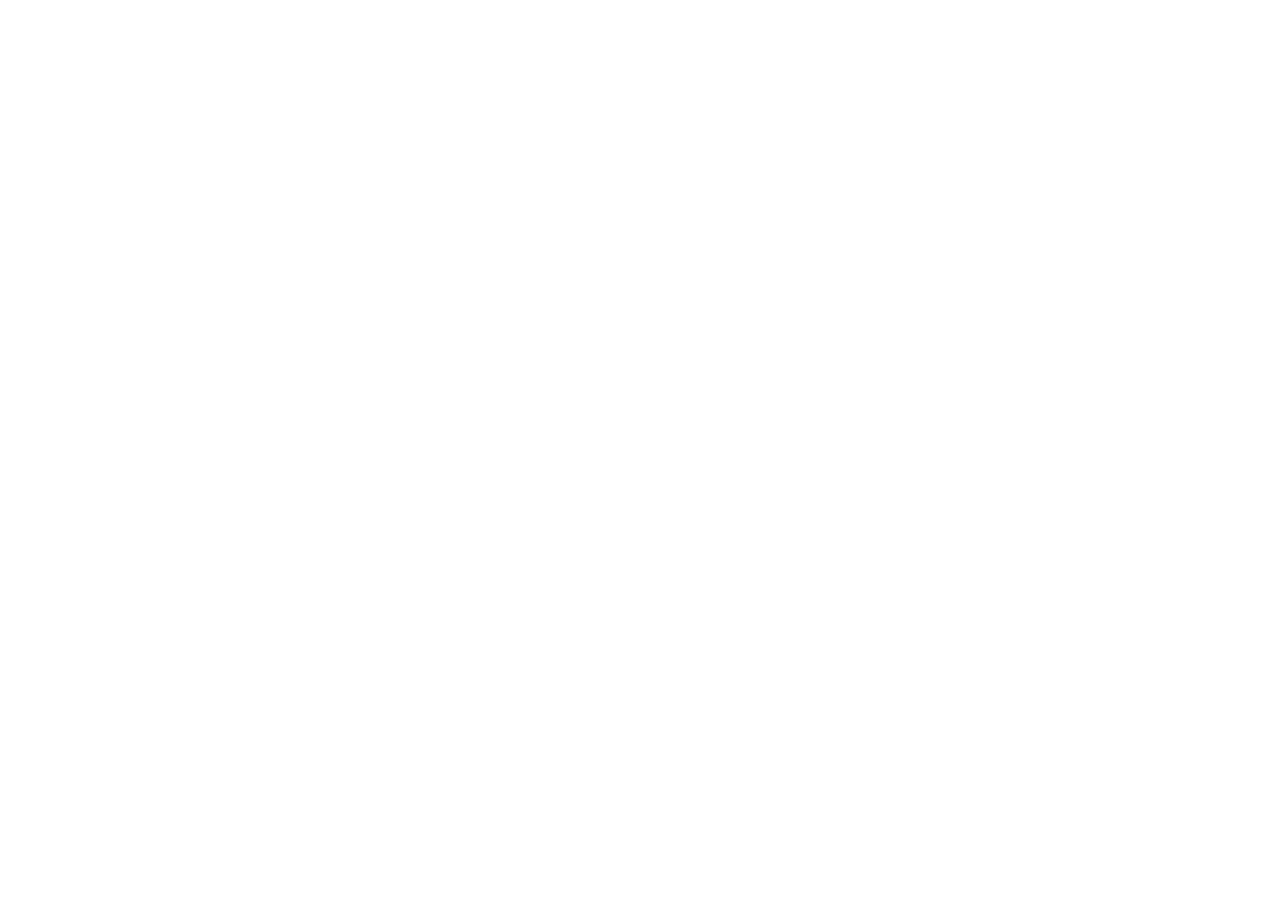
==== index.html @ 2610dd1a "init project" ====
<!DOCTYPE html>
<html lang="en">

<head>
    <meta charset="UTF-8">
    <meta http-equiv="X-UA-Compatible" content="IE=edge">
    <meta name="viewport" content="width=device-width, initial-scale=1.0">
    <title>Document</title>
</head>

<body>

</body>

</html>
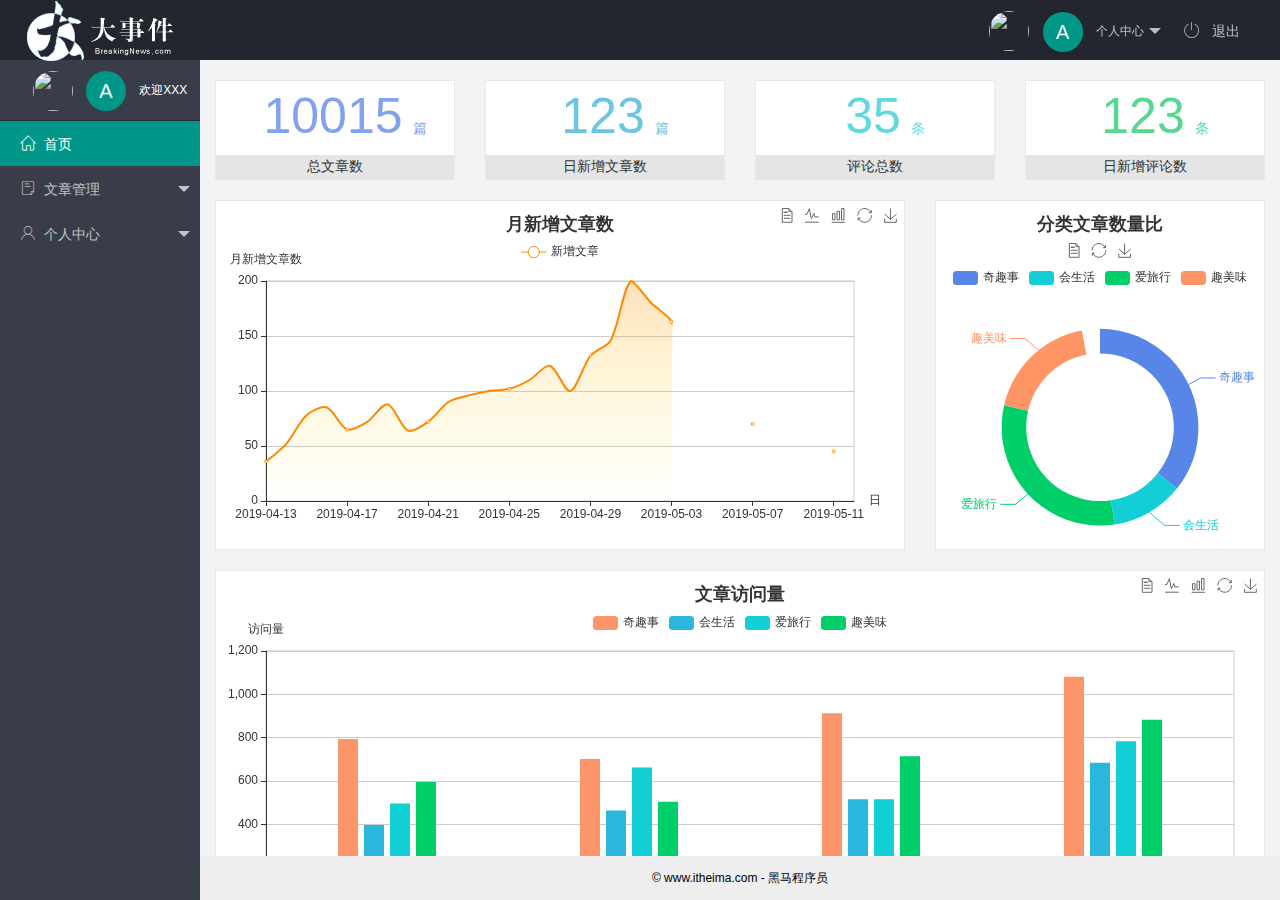
==== commit 673876d4: "完成了主页功能的开发" ====
--- a/index.html
+++ b/index.html
@@ -5,11 +5,103 @@
     <meta charset="UTF-8">
     <meta http-equiv="X-UA-Compatible" content="IE=edge">
     <meta name="viewport" content="width=device-width, initial-scale=1.0">
-    <title>Document</title>
+    <title>后台主页</title>
+    <!-- 导入layui的样式 -->
+    <link rel="stylesheet" href="/assets/lib/layui/css/layui.css" />
+    <!-- 导入第三方图标库 -->
+    <link rel="stylesheet" href="/assets/fonts/iconfont.css" />
+    <!-- 导入自己的样式表 -->
+    <link rel="stylesheet" href="/assets/css/index.css" />
 </head>
 
 <body>
+    <div class="layui-layout layui-layout-admin">
+        <div class="layui-header">
+            <div class="layui-logo">
+                <img src="/assets/images/logo.png" alt="" />
+            </div>
+            <!-- 头部区域（可配合layui已有的水平导航） -->
+            <ul class="layui-nav layui-layout-right">
+                <li class="layui-nav-item layui-hide layui-show-md-inline-block">
+                    <a href="javascript:;" class="userinfo">
+                        <img src="//tva1.sinaimg.cn/crop.0.0.118.118.180/5db11ff4gw1e77d3nqrv8j203b03cweg.jpg"
+                            class="layui-nav-img">
+                        <span class="text-avatar">A</span>
+                        个人中心
+                    </a>
+                    <dl class="layui-nav-child">
+                        <dd><a href="">基本资料</a></dd>
+                        <dd><a href="">更换头像</a></dd>
+                        <dd><a href="">重置密码</a></dd>
+                    </dl>
+                </li>
+                <li class="layui-nav-item">
+                    <a href="javascript:;" id="btnLogout">
+                        <span class="iconfont icon-tuichu"></span>
+                        退出
+                    </a>
+                </li>
+            </ul>
+        </div>
 
+        <div class="layui-side layui-bg-black">
+            <div class="layui-side-scroll">
+                <div class="userinfo">
+                    <img src="//tva1.sinaimg.cn/crop.0.0.118.118.180/5db11ff4gw1e77d3nqrv8j203b03cweg.jpg"
+                        class="layui-nav-img">
+                    <span class="text-avatar">A</span>
+                    <span id="welcome">欢迎XXX</span>
+                </div>
+                <!-- 左侧导航区域（可配合layui已有的垂直导航） -->
+                <ul class="layui-nav layui-nav-tree" lay-shrink="all">
+                    <li class="layui-nav-item layui-this">
+                        <a href="/home/dashboard.html" target="fm">
+                            <span class="iconfont icon-home"></span>首页
+                        </a>
+                    </li>
+                    <li class="layui-nav-item">
+                        <a class="" href="javascript:;">
+                            <span class="iconfont icon-16"></span>文章管理
+                        </a>
+                        <dl class="layui-nav-child">
+                            <dd><a href="javascript:;"><i class="layui-icon layui-icon-app"></i>文章类别</a></dd>
+                            <dd><a href="javascript:;"><i class="layui-icon layui-icon-app"></i>文章列表</a></dd>
+                            <dd><a href="javascript:;"><i class="layui-icon layui-icon-app"></i>发布文章</a></dd>
+                        </dl>
+                    </li>
+                    <li class="layui-nav-item">
+                        <a href="javascript:;">
+                            <span class="iconfont icon-user"></span>个人中心
+                        </a>
+                        <dl class="layui-nav-child">
+                            <dd><a href="javascript:;"><i class="layui-icon layui-icon-app"></i>基本资料</a></dd>
+                            <dd><a href="javascript:;"><i class="layui-icon layui-icon-app"></i>更换头像</a></dd>
+                            <dd><a href="javascript:;"><i class="layui-icon layui-icon-app"></i>更换密码</a></dd>
+                        </dl>
+                    </li>
+                </ul>
+            </div>
+        </div>
+
+        <div class="layui-body">
+            <!-- 内容主体区域 -->
+            <iframe name="fm" src="/home/dashboard.html" frameborder="0"></iframe>
+        </div>
+
+        <div class="layui-footer">
+            <!-- 底部固定区域 -->
+            © www.itheima.com - 黑马程序员
+        </div>
+    </div>
+
+    <!-- 导入layui的js文件 -->
+    <script src="/assets/lib/layui/layui.all.js"></script>
+    <!-- 导入jQuery -->
+    <script src="/assets/lib/jquery.js"></script>
+    <!-- 导入自己封装的baseAPI文件 -->
+    <script src="/assets/js/baseAPI.js"></script>
+    <!-- 导入自己的js文件 -->
+    <script src="/assets/js/index.js"></script>
 </body>
 
 </html>--- a/assets/lib/layui/css/layui.css
+++ b/assets/lib/layui/css/layui.css
@@ -0,0 +1,2 @@
+/** layui-v2.5.5 MIT License By https://www.layui.com */
+ .layui-inline,img{display:inline-block;vertical-align:middle}h1,h2,h3,h4,h5,h6{font-weight:400}.layui-edge,.layui-header,.layui-inline,.layui-main{position:relative}.layui-body,.layui-edge,.layui-elip{overflow:hidden}.layui-btn,.layui-edge,.layui-inline,img{vertical-align:middle}.layui-btn,.layui-disabled,.layui-icon,.layui-unselect{-moz-user-select:none;-webkit-user-select:none;-ms-user-select:none}.layui-elip,.layui-form-checkbox span,.layui-form-pane .layui-form-label{text-overflow:ellipsis;white-space:nowrap}.layui-breadcrumb,.layui-tree-btnGroup{visibility:hidden}blockquote,body,button,dd,div,dl,dt,form,h1,h2,h3,h4,h5,h6,input,li,ol,p,pre,td,textarea,th,ul{margin:0;padding:0;-webkit-tap-highlight-color:rgba(0,0,0,0)}a:active,a:hover{outline:0}img{border:none}li{list-style:none}table{border-collapse:collapse;border-spacing:0}h4,h5,h6{font-size:100%}button,input,optgroup,option,select,textarea{font-family:inherit;font-size:inherit;font-style:inherit;font-weight:inherit;outline:0}pre{white-space:pre-wrap;white-space:-moz-pre-wrap;white-space:-pre-wrap;white-space:-o-pre-wrap;word-wrap:break-word}body{line-height:24px;font:14px Helvetica Neue,Helvetica,PingFang SC,Tahoma,Arial,sans-serif}hr{height:1px;margin:10px 0;border:0;clear:both}a{color:#333;text-decoration:none}a:hover{color:#777}a cite{font-style:normal;*cursor:pointer}.layui-border-box,.layui-border-box *{box-sizing:border-box}.layui-box,.layui-box *{box-sizing:content-box}.layui-clear{clear:both;*zoom:1}.layui-clear:after{content:'\20';clear:both;*zoom:1;display:block;height:0}.layui-inline{*display:inline;*zoom:1}.layui-edge{display:inline-block;width:0;height:0;border-width:6px;border-style:dashed;border-color:transparent}.layui-edge-top{top:-4px;border-bottom-color:#999;border-bottom-style:solid}.layui-edge-right{border-left-color:#999;border-left-style:solid}.layui-edge-bottom{top:2px;border-top-color:#999;border-top-style:solid}.layui-edge-left{border-right-color:#999;border-right-style:solid}.layui-disabled,.layui-disabled:hover{color:#d2d2d2!important;cursor:not-allowed!important}.layui-circle{border-radius:100%}.layui-show{display:block!important}.layui-hide{display:none!important}@font-face{font-family:layui-icon;src:url(../font/iconfont.eot?v=250);src:url(../font/iconfont.eot?v=250#iefix) format('embedded-opentype'),url(../font/iconfont.woff2?v=250) format('woff2'),url(../font/iconfont.woff?v=250) format('woff'),url(../font/iconfont.ttf?v=250) format('truetype'),url(../font/iconfont.svg?v=250#layui-icon) format('svg')}.layui-icon{font-family:layui-icon!important;font-size:16px;font-style:normal;-webkit-font-smoothing:antialiased;-moz-osx-font-smoothing:grayscale}.layui-icon-reply-fill:before{content:"\e611"}.layui-icon-set-fill:before{content:"\e614"}.layui-icon-menu-fill:before{content:"\e60f"}.layui-icon-search:before{content:"\e615"}.layui-icon-share:before{content:"\e641"}.layui-icon-set-sm:before{content:"\e620"}.layui-icon-engine:before{content:"\e628"}.layui-icon-close:before{content:"\1006"}.layui-icon-close-fill:before{content:"\1007"}.layui-icon-chart-screen:before{content:"\e629"}.layui-icon-star:before{content:"\e600"}.layui-icon-circle-dot:before{content:"\e617"}.layui-icon-chat:before{content:"\e606"}.layui-icon-release:before{content:"\e609"}.layui-icon-list:before{content:"\e60a"}.layui-icon-chart:before{content:"\e62c"}.layui-icon-ok-circle:before{content:"\1005"}.layui-icon-layim-theme:before{content:"\e61b"}.layui-icon-table:before{content:"\e62d"}.layui-icon-right:before{content:"\e602"}.layui-icon-left:before{content:"\e603"}.layui-icon-cart-simple:before{content:"\e698"}.layui-icon-face-cry:before{content:"\e69c"}.layui-icon-face-smile:before{content:"\e6af"}.layui-icon-survey:before{content:"\e6b2"}.layui-icon-tree:before{content:"\e62e"}.layui-icon-upload-circle:before{content:"\e62f"}.layui-icon-add-circle:before{content:"\e61f"}.layui-icon-download-circle:before{content:"\e601"}.layui-icon-templeate-1:before{content:"\e630"}.layui-icon-util:before{content:"\e631"}.layui-icon-face-surprised:before{content:"\e664"}.layui-icon-edit:before{content:"\e642"}.layui-icon-speaker:before{content:"\e645"}.layui-icon-down:before{content:"\e61a"}.layui-icon-file:before{content:"\e621"}.layui-icon-layouts:before{content:"\e632"}.layui-icon-rate-half:before{content:"\e6c9"}.layui-icon-add-circle-fine:before{content:"\e608"}.layui-icon-prev-circle:before{content:"\e633"}.layui-icon-read:before{content:"\e705"}.layui-icon-404:before{content:"\e61c"}.layui-icon-carousel:before{content:"\e634"}.layui-icon-help:before{content:"\e607"}.layui-icon-code-circle:before{content:"\e635"}.layui-icon-water:before{content:"\e636"}.layui-icon-username:before{content:"\e66f"}.layui-icon-find-fill:before{content:"\e670"}.layui-icon-about:before{content:"\e60b"}.layui-icon-location:before{content:"\e715"}.layui-icon-up:before{content:"\e619"}.layui-icon-pause:before{content:"\e651"}.layui-icon-date:before{content:"\e637"}.layui-icon-layim-uploadfile:before{content:"\e61d"}.layui-icon-delete:before{content:"\e640"}.layui-icon-play:before{content:"\e652"}.layui-icon-top:before{content:"\e604"}.layui-icon-friends:before{content:"\e612"}.layui-icon-refresh-3:before{content:"\e9aa"}.layui-icon-ok:before{content:"\e605"}.layui-icon-layer:before{content:"\e638"}.layui-icon-face-smile-fine:before{content:"\e60c"}.layui-icon-dollar:before{content:"\e659"}.layui-icon-group:before{content:"\e613"}.layui-icon-layim-download:before{content:"\e61e"}.layui-icon-picture-fine:before{content:"\e60d"}.layui-icon-link:before{content:"\e64c"}.layui-icon-diamond:before{content:"\e735"}.layui-icon-log:before{content:"\e60e"}.layui-icon-rate-solid:before{content:"\e67a"}.layui-icon-fonts-del:before{content:"\e64f"}.layui-icon-unlink:before{content:"\e64d"}.layui-icon-fonts-clear:before{content:"\e639"}.layui-icon-triangle-r:before{content:"\e623"}.layui-icon-circle:before{content:"\e63f"}.layui-icon-radio:before{content:"\e643"}.layui-icon-align-center:before{content:"\e647"}.layui-icon-align-right:before{content:"\e648"}.layui-icon-align-left:before{content:"\e649"}.layui-icon-loading-1:before{content:"\e63e"}.layui-icon-return:before{content:"\e65c"}.layui-icon-fonts-strong:before{content:"\e62b"}.layui-icon-upload:before{content:"\e67c"}.layui-icon-dialogue:before{content:"\e63a"}.layui-icon-video:before{content:"\e6ed"}.layui-icon-headset:before{content:"\e6fc"}.layui-icon-cellphone-fine:before{content:"\e63b"}.layui-icon-add-1:before{content:"\e654"}.layui-icon-face-smile-b:before{content:"\e650"}.layui-icon-fonts-html:before{content:"\e64b"}.layui-icon-form:before{content:"\e63c"}.layui-icon-cart:before{content:"\e657"}.layui-icon-camera-fill:before{content:"\e65d"}.layui-icon-tabs:before{content:"\e62a"}.layui-icon-fonts-code:before{content:"\e64e"}.layui-icon-fire:before{content:"\e756"}.layui-icon-set:before{content:"\e716"}.layui-icon-fonts-u:before{content:"\e646"}.layui-icon-triangle-d:before{content:"\e625"}.layui-icon-tips:before{content:"\e702"}.layui-icon-picture:before{content:"\e64a"}.layui-icon-more-vertical:before{content:"\e671"}.layui-icon-flag:before{content:"\e66c"}.layui-icon-loading:before{content:"\e63d"}.layui-icon-fonts-i:before{content:"\e644"}.layui-icon-refresh-1:before{content:"\e666"}.layui-icon-rmb:before{content:"\e65e"}.layui-icon-home:before{content:"\e68e"}.layui-icon-user:before{content:"\e770"}.layui-icon-notice:before{content:"\e667"}.layui-icon-login-weibo:before{content:"\e675"}.layui-icon-voice:before{content:"\e688"}.layui-icon-upload-drag:before{content:"\e681"}.layui-icon-login-qq:before{content:"\e676"}.layui-icon-snowflake:before{content:"\e6b1"}.layui-icon-file-b:before{content:"\e655"}.layui-icon-template:before{content:"\e663"}.layui-icon-auz:before{content:"\e672"}.layui-icon-console:before{content:"\e665"}.layui-icon-app:before{content:"\e653"}.layui-icon-prev:before{content:"\e65a"}.layui-icon-website:before{content:"\e7ae"}.layui-icon-next:before{content:"\e65b"}.layui-icon-component:before{content:"\e857"}.layui-icon-more:before{content:"\e65f"}.layui-icon-login-wechat:before{content:"\e677"}.layui-icon-shrink-right:before{content:"\e668"}.layui-icon-spread-left:before{content:"\e66b"}.layui-icon-camera:before{content:"\e660"}.layui-icon-note:before{content:"\e66e"}.layui-icon-refresh:before{content:"\e669"}.layui-icon-female:before{content:"\e661"}.layui-icon-male:before{content:"\e662"}.layui-icon-password:before{content:"\e673"}.layui-icon-senior:before{content:"\e674"}.layui-icon-theme:before{content:"\e66a"}.layui-icon-tread:before{content:"\e6c5"}.layui-icon-praise:before{content:"\e6c6"}.layui-icon-star-fill:before{content:"\e658"}.layui-icon-rate:before{content:"\e67b"}.layui-icon-template-1:before{content:"\e656"}.layui-icon-vercode:before{content:"\e679"}.layui-icon-cellphone:before{content:"\e678"}.layui-icon-screen-full:before{content:"\e622"}.layui-icon-screen-restore:before{content:"\e758"}.layui-icon-cols:before{content:"\e610"}.layui-icon-export:before{content:"\e67d"}.layui-icon-print:before{content:"\e66d"}.layui-icon-slider:before{content:"\e714"}.layui-icon-addition:before{content:"\e624"}.layui-icon-subtraction:before{content:"\e67e"}.layui-icon-service:before{content:"\e626"}.layui-icon-transfer:before{content:"\e691"}.layui-main{width:1140px;margin:0 auto}.layui-header{z-index:1000;height:60px}.layui-header a:hover{transition:all .5s;-webkit-transition:all .5s}.layui-side{position:fixed;left:0;top:0;bottom:0;z-index:999;width:200px;overflow-x:hidden}.layui-side-scroll{position:relative;width:220px;height:100%;overflow-x:hidden}.layui-body{position:absolute;left:200px;right:0;top:0;bottom:0;z-index:998;width:auto;overflow-y:auto;box-sizing:border-box}.layui-layout-body{overflow:hidden}.layui-layout-admin .layui-header{background-color:#23262E}.layui-layout-admin .layui-side{top:60px;width:200px;overflow-x:hidden}.layui-layout-admin .layui-body{position:fixed;top:60px;bottom:44px}.layui-layout-admin .layui-main{width:auto;margin:0 15px}.layui-layout-admin .layui-footer{position:fixed;left:200px;right:0;bottom:0;height:44px;line-height:44px;padding:0 15px;background-color:#eee}.layui-layout-admin .layui-logo{position:absolute;left:0;top:0;width:200px;height:100%;line-height:60px;text-align:center;color:#009688;font-size:16px}.layui-layout-admin .layui-header .layui-nav{background:0 0}.layui-layout-left{position:absolute!important;left:200px;top:0}.layui-layout-right{position:absolute!important;right:0;top:0}.layui-container{position:relative;margin:0 auto;padding:0 15px;box-sizing:border-box}.layui-fluid{position:relative;margin:0 auto;padding:0 15px}.layui-row:after,.layui-row:before{content:'';display:block;clear:both}.layui-col-lg1,.layui-col-lg10,.layui-col-lg11,.layui-col-lg12,.layui-col-lg2,.layui-col-lg3,.layui-col-lg4,.layui-col-lg5,.layui-col-lg6,.layui-col-lg7,.layui-col-lg8,.layui-col-lg9,.layui-col-md1,.layui-col-md10,.layui-col-md11,.layui-col-md12,.layui-col-md2,.layui-col-md3,.layui-col-md4,.layui-col-md5,.layui-col-md6,.layui-col-md7,.layui-col-md8,.layui-col-md9,.layui-col-sm1,.layui-col-sm10,.layui-col-sm11,.layui-col-sm12,.layui-col-sm2,.layui-col-sm3,.layui-col-sm4,.layui-col-sm5,.layui-col-sm6,.layui-col-sm7,.layui-col-sm8,.layui-col-sm9,.layui-col-xs1,.layui-col-xs10,.layui-col-xs11,.layui-col-xs12,.layui-col-xs2,.layui-col-xs3,.layui-col-xs4,.layui-col-xs5,.layui-col-xs6,.layui-col-xs7,.layui-col-xs8,.layui-col-xs9{position:relative;display:block;box-sizing:border-box}.layui-col-xs1,.layui-col-xs10,.layui-col-xs11,.layui-col-xs12,.layui-col-xs2,.layui-col-xs3,.layui-col-xs4,.layui-col-xs5,.layui-col-xs6,.layui-col-xs7,.layui-col-xs8,.layui-col-xs9{float:left}.layui-col-xs1{width:8.33333333%}.layui-col-xs2{width:16.66666667%}.layui-col-xs3{width:25%}.layui-col-xs4{width:33.33333333%}.layui-col-xs5{width:41.66666667%}.layui-col-xs6{width:50%}.layui-col-xs7{width:58.33333333%}.layui-col-xs8{width:66.66666667%}.layui-col-xs9{width:75%}.layui-col-xs10{width:83.33333333%}.layui-col-xs11{width:91.66666667%}.layui-col-xs12{width:100%}.layui-col-xs-offset1{margin-left:8.33333333%}.layui-col-xs-offset2{margin-left:16.66666667%}.layui-col-xs-offset3{margin-left:25%}.layui-col-xs-offset4{margin-left:33.33333333%}.layui-col-xs-offset5{margin-left:41.66666667%}.layui-col-xs-offset6{margin-left:50%}.layui-col-xs-offset7{margin-left:58.33333333%}.layui-col-xs-offset8{margin-left:66.66666667%}.layui-col-xs-offset9{margin-left:75%}.layui-col-xs-offset10{margin-left:83.33333333%}.layui-col-xs-offset11{margin-left:91.66666667%}.layui-col-xs-offset12{margin-left:100%}@media screen and (max-width:768px){.layui-hide-xs{display:none!important}.layui-show-xs-block{display:block!important}.layui-show-xs-inline{display:inline!important}.layui-show-xs-inline-block{display:inline-block!important}}@media screen and (min-width:768px){.layui-container{width:750px}.layui-hide-sm{display:none!important}.layui-show-sm-block{display:block!important}.layui-show-sm-inline{display:inline!important}.layui-show-sm-inline-block{display:inline-block!important}.layui-col-sm1,.layui-col-sm10,.layui-col-sm11,.layui-col-sm12,.layui-col-sm2,.layui-col-sm3,.layui-col-sm4,.layui-col-sm5,.layui-col-sm6,.layui-col-sm7,.layui-col-sm8,.layui-col-sm9{float:left}.layui-col-sm1{width:8.33333333%}.layui-col-sm2{width:16.66666667%}.layui-col-sm3{width:25%}.layui-col-sm4{width:33.33333333%}.layui-col-sm5{width:41.66666667%}.layui-col-sm6{width:50%}.layui-col-sm7{width:58.33333333%}.layui-col-sm8{width:66.66666667%}.layui-col-sm9{width:75%}.layui-col-sm10{width:83.33333333%}.layui-col-sm11{width:91.66666667%}.layui-col-sm12{width:100%}.layui-col-sm-offset1{margin-left:8.33333333%}.layui-col-sm-offset2{margin-left:16.66666667%}.layui-col-sm-offset3{margin-left:25%}.layui-col-sm-offset4{margin-left:33.33333333%}.layui-col-sm-offset5{margin-left:41.66666667%}.layui-col-sm-offset6{margin-left:50%}.layui-col-sm-offset7{margin-left:58.33333333%}.layui-col-sm-offset8{margin-left:66.66666667%}.layui-col-sm-offset9{margin-left:75%}.layui-col-sm-offset10{margin-left:83.33333333%}.layui-col-sm-offset11{margin-left:91.66666667%}.layui-col-sm-offset12{margin-left:100%}}@media screen and (min-width:992px){.layui-container{width:970px}.layui-hide-md{display:none!important}.layui-show-md-block{display:block!important}.layui-show-md-inline{display:inline!important}.layui-show-md-inline-block{display:inline-block!important}.layui-col-md1,.layui-col-md10,.layui-col-md11,.layui-col-md12,.layui-col-md2,.layui-col-md3,.layui-col-md4,.layui-col-md5,.layui-col-md6,.layui-col-md7,.layui-col-md8,.layui-col-md9{float:left}.layui-col-md1{width:8.33333333%}.layui-col-md2{width:16.66666667%}.layui-col-md3{width:25%}.layui-col-md4{width:33.33333333%}.layui-col-md5{width:41.66666667%}.layui-col-md6{width:50%}.layui-col-md7{width:58.33333333%}.layui-col-md8{width:66.66666667%}.layui-col-md9{width:75%}.layui-col-md10{width:83.33333333%}.layui-col-md11{width:91.66666667%}.layui-col-md12{width:100%}.layui-col-md-offset1{margin-left:8.33333333%}.layui-col-md-offset2{margin-left:16.66666667%}.layui-col-md-offset3{margin-left:25%}.layui-col-md-offset4{margin-left:33.33333333%}.layui-col-md-offset5{margin-left:41.66666667%}.layui-col-md-offset6{margin-left:50%}.layui-col-md-offset7{margin-left:58.33333333%}.layui-col-md-offset8{margin-left:66.66666667%}.layui-col-md-offset9{margin-left:75%}.layui-col-md-offset10{margin-left:83.33333333%}.layui-col-md-offset11{margin-left:91.66666667%}.layui-col-md-offset12{margin-left:100%}}@media screen and (min-width:1200px){.layui-container{width:1170px}.layui-hide-lg{display:none!important}.layui-show-lg-block{display:block!important}.layui-show-lg-inline{display:inline!important}.layui-show-lg-inline-block{display:inline-block!important}.layui-col-lg1,.layui-col-lg10,.layui-col-lg11,.layui-col-lg12,.layui-col-lg2,.layui-col-lg3,.layui-col-lg4,.layui-col-lg5,.layui-col-lg6,.layui-col-lg7,.layui-col-lg8,.layui-col-lg9{float:left}.layui-col-lg1{width:8.33333333%}.layui-col-lg2{width:16.66666667%}.layui-col-lg3{width:25%}.layui-col-lg4{width:33.33333333%}.layui-col-lg5{width:41.66666667%}.layui-col-lg6{width:50%}.layui-col-lg7{width:58.33333333%}.layui-col-lg8{width:66.66666667%}.layui-col-lg9{width:75%}.layui-col-lg10{width:83.33333333%}.layui-col-lg11{width:91.66666667%}.layui-col-lg12{width:100%}.layui-col-lg-offset1{margin-left:8.33333333%}.layui-col-lg-offset2{margin-left:16.66666667%}.layui-col-lg-offset3{margin-left:25%}.layui-col-lg-offset4{margin-left:33.33333333%}.layui-col-lg-offset5{margin-left:41.66666667%}.layui-col-lg-offset6{margin-left:50%}.layui-col-lg-offset7{margin-left:58.33333333%}.layui-col-lg-offset8{margin-left:66.66666667%}.layui-col-lg-offset9{margin-left:75%}.layui-col-lg-offset10{margin-left:83.33333333%}.layui-col-lg-offset11{margin-left:91.66666667%}.layui-col-lg-offset12{margin-left:100%}}.layui-col-space1{margin:-.5px}.layui-col-space1>*{padding:.5px}.layui-col-space3{margin:-1.5px}.layui-col-space3>*{padding:1.5px}.layui-col-space5{margin:-2.5px}.layui-col-space5>*{padding:2.5px}.layui-col-space8{margin:-3.5px}.layui-col-space8>*{padding:3.5px}.layui-col-space10{margin:-5px}.layui-col-space10>*{padding:5px}.layui-col-space12{margin:-6px}.layui-col-space12>*{padding:6px}.layui-col-space15{margin:-7.5px}.layui-col-space15>*{padding:7.5px}.layui-col-space18{margin:-9px}.layui-col-space18>*{padding:9px}.layui-col-space20{margin:-10px}.layui-col-space20>*{padding:10px}.layui-col-space22{margin:-11px}.layui-col-space22>*{padding:11px}.layui-col-space25{margin:-12.5px}.layui-col-space25>*{padding:12.5px}.layui-col-space30{margin:-15px}.layui-col-space30>*{padding:15px}.layui-btn,.layui-input,.layui-select,.layui-textarea,.layui-upload-button{outline:0;-webkit-appearance:none;transition:all .3s;-webkit-transition:all .3s;box-sizing:border-box}.layui-elem-quote{margin-bottom:10px;padding:15px;line-height:22px;border-left:5px solid #009688;border-radius:0 2px 2px 0;background-color:#f2f2f2}.layui-quote-nm{border-style:solid;border-width:1px 1px 1px 5px;background:0 0}.layui-elem-field{margin-bottom:10px;padding:0;border-width:1px;border-style:solid}.layui-elem-field legend{margin-left:20px;padding:0 10px;font-size:20px;font-weight:300}.layui-field-title{margin:10px 0 20px;border-width:1px 0 0}.layui-field-box{padding:10px 15px}.layui-field-title .layui-field-box{padding:10px 0}.layui-progress{position:relative;height:6px;border-radius:20px;background-color:#e2e2e2}.layui-progress-bar{position:absolute;left:0;top:0;width:0;max-width:100%;height:6px;border-radius:20px;text-align:right;background-color:#5FB878;transition:all .3s;-webkit-transition:all .3s}.layui-progress-big,.layui-progress-big .layui-progress-bar{height:18px;line-height:18px}.layui-progress-text{position:relative;top:-20px;line-height:18px;font-size:12px;color:#666}.layui-progress-big .layui-progress-text{position:static;padding:0 10px;color:#fff}.layui-collapse{border-width:1px;border-style:solid;border-radius:2px}.layui-colla-content,.layui-colla-item{border-top-width:1px;border-top-style:solid}.layui-colla-item:first-child{border-top:none}.layui-colla-title{position:relative;height:42px;line-height:42px;padding:0 15px 0 35px;color:#333;background-color:#f2f2f2;cursor:pointer;font-size:14px;overflow:hidden}.layui-colla-content{display:none;padding:10px 15px;line-height:22px;color:#666}.layui-colla-icon{position:absolute;left:15px;top:0;font-size:14px}.layui-card{margin-bottom:15px;border-radius:2px;background-color:#fff;box-shadow:0 1px 2px 0 rgba(0,0,0,.05)}.layui-card:last-child{margin-bottom:0}.layui-card-header{position:relative;height:42px;line-height:42px;padding:0 15px;border-bottom:1px solid #f6f6f6;color:#333;border-radius:2px 2px 0 0;font-size:14px}.layui-bg-black,.layui-bg-blue,.layui-bg-cyan,.layui-bg-green,.layui-bg-orange,.layui-bg-red{color:#fff!important}.layui-card-body{position:relative;padding:10px 15px;line-height:24px}.layui-card-body[pad15]{padding:15px}.layui-card-body[pad20]{padding:20px}.layui-card-body .layui-table{margin:5px 0}.layui-card .layui-tab{margin:0}.layui-panel-window{position:relative;padding:15px;border-radius:0;border-top:5px solid #E6E6E6;background-color:#fff}.layui-auxiliar-moving{position:fixed;left:0;right:0;top:0;bottom:0;width:100%;height:100%;background:0 0;z-index:9999999999}.layui-form-label,.layui-form-mid,.layui-form-select,.layui-input-block,.layui-input-inline,.layui-textarea{position:relative}.layui-bg-red{background-color:#FF5722!important}.layui-bg-orange{background-color:#FFB800!important}.layui-bg-green{background-color:#009688!important}.layui-bg-cyan{background-color:#2F4056!important}.layui-bg-blue{background-color:#1E9FFF!important}.layui-bg-black{background-color:#393D49!important}.layui-bg-gray{background-color:#eee!important;color:#666!important}.layui-badge-rim,.layui-colla-content,.layui-colla-item,.layui-collapse,.layui-elem-field,.layui-form-pane .layui-form-item[pane],.layui-form-pane .layui-form-label,.layui-input,.layui-layedit,.layui-layedit-tool,.layui-quote-nm,.layui-select,.layui-tab-bar,.layui-tab-card,.layui-tab-title,.layui-tab-title .layui-this:after,.layui-textarea{border-color:#e6e6e6}.layui-timeline-item:before,hr{background-color:#e6e6e6}.layui-text{line-height:22px;font-size:14px;color:#666}.layui-text h1,.layui-text h2,.layui-text h3{font-weight:500;color:#333}.layui-text h1{font-size:30px}.layui-text h2{font-size:24px}.layui-text h3{font-size:18px}.layui-text a:not(.layui-btn){color:#01AAED}.layui-text a:not(.layui-btn):hover{text-decoration:underline}.layui-text ul{padding:5px 0 5px 15px}.layui-text ul li{margin-top:5px;list-style-type:disc}.layui-text em,.layui-word-aux{color:#999!important;padding:0 5px!important}.layui-btn{display:inline-block;height:38px;line-height:38px;padding:0 18px;background-color:#009688;color:#fff;white-space:nowrap;text-align:center;font-size:14px;border:none;border-radius:2px;cursor:pointer}.layui-btn:hover{opacity:.8;filter:alpha(opacity=80);color:#fff}.layui-btn:active{opacity:1;filter:alpha(opacity=100)}.layui-btn+.layui-btn{margin-left:10px}.layui-btn-container{font-size:0}.layui-btn-container .layui-btn{margin-right:10px;margin-bottom:10px}.layui-btn-container .layui-btn+.layui-btn{margin-left:0}.layui-table .layui-btn-container .layui-btn{margin-bottom:9px}.layui-btn-radius{border-radius:100px}.layui-btn .layui-icon{margin-right:3px;font-size:18px;vertical-align:bottom;vertical-align:middle\9}.layui-btn-primary{border:1px solid #C9C9C9;background-color:#fff;color:#555}.layui-btn-primary:hover{border-color:#009688;color:#333}.layui-btn-normal{background-color:#1E9FFF}.layui-btn-warm{background-color:#FFB800}.layui-btn-danger{background-color:#FF5722}.layui-btn-checked{background-color:#5FB878}.layui-btn-disabled,.layui-btn-disabled:active,.layui-btn-disabled:hover{border:1px solid #e6e6e6;background-color:#FBFBFB;color:#C9C9C9;cursor:not-allowed;opacity:1}.layui-btn-lg{height:44px;line-height:44px;padding:0 25px;font-size:16px}.layui-btn-sm{height:30px;line-height:30px;padding:0 10px;font-size:12px}.layui-btn-sm i{font-size:16px!important}.layui-btn-xs{height:22px;line-height:22px;padding:0 5px;font-size:12px}.layui-btn-xs i{font-size:14px!important}.layui-btn-group{display:inline-block;vertical-align:middle;font-size:0}.layui-btn-group .layui-btn{margin-left:0!important;margin-right:0!important;border-left:1px solid rgba(255,255,255,.5);border-radius:0}.layui-btn-group .layui-btn-primary{border-left:none}.layui-btn-group .layui-btn-primary:hover{border-color:#C9C9C9;color:#009688}.layui-btn-group .layui-btn:first-child{border-left:none;border-radius:2px 0 0 2px}.layui-btn-group .layui-btn-primary:first-child{border-left:1px solid #c9c9c9}.layui-btn-group .layui-btn:last-child{border-radius:0 2px 2px 0}.layui-btn-group .layui-btn+.layui-btn{margin-left:0}.layui-btn-group+.layui-btn-group{margin-left:10px}.layui-btn-fluid{width:100%}.layui-input,.layui-select,.layui-textarea{height:38px;line-height:1.3;line-height:38px\9;border-width:1px;border-style:solid;background-color:#fff;border-radius:2px}.layui-input::-webkit-input-placeholder,.layui-select::-webkit-input-placeholder,.layui-textarea::-webkit-input-placeholder{line-height:1.3}.layui-input,.layui-textarea{display:block;width:100%;padding-left:10px}.layui-input:hover,.layui-textarea:hover{border-color:#D2D2D2!important}.layui-input:focus,.layui-textarea:focus{border-color:#C9C9C9!important}.layui-textarea{min-height:100px;height:auto;line-height:20px;padding:6px 10px;resize:vertical}.layui-select{padding:0 10px}.layui-form input[type=checkbox],.layui-form input[type=radio],.layui-form select{display:none}.layui-form [lay-ignore]{display:initial}.layui-form-item{margin-bottom:15px;clear:both;*zoom:1}.layui-form-item:after{content:'\20';clear:both;*zoom:1;display:block;height:0}.layui-form-label{float:left;display:block;padding:9px 15px;width:80px;font-weight:400;line-height:20px;text-align:right}.layui-form-label-col{display:block;float:none;padding:9px 0;line-height:20px;text-align:left}.layui-form-item .layui-inline{margin-bottom:5px;margin-right:10px}.layui-input-block{margin-left:110px;min-height:36px}.layui-input-inline{display:inline-block;vertical-align:middle}.layui-form-item .layui-input-inline{float:left;width:190px;margin-right:10px}.layui-form-text .layui-input-inline{width:auto}.layui-form-mid{float:left;display:block;padding:9px 0!important;line-height:20px;margin-right:10px}.layui-form-danger+.layui-form-select .layui-input,.layui-form-danger:focus{border-color:#FF5722!important}.layui-form-select .layui-input{padding-right:30px;cursor:pointer}.layui-form-select .layui-edge{position:absolute;right:10px;top:50%;margin-top:-3px;cursor:pointer;border-width:6px;border-top-color:#c2c2c2;border-top-style:solid;transition:all .3s;-webkit-transition:all .3s}.layui-form-select dl{display:none;position:absolute;left:0;top:42px;padding:5px 0;z-index:899;min-width:100%;border:1px solid #d2d2d2;max-height:300px;overflow-y:auto;background-color:#fff;border-radius:2px;box-shadow:0 2px 4px rgba(0,0,0,.12);box-sizing:border-box}.layui-form-select dl dd,.layui-form-select dl dt{padding:0 10px;line-height:36px;white-space:nowrap;overflow:hidden;text-overflow:ellipsis}.layui-form-select dl dt{font-size:12px;color:#999}.layui-form-select dl dd{cursor:pointer}.layui-form-select dl dd:hover{background-color:#f2f2f2;-webkit-transition:.5s all;transition:.5s all}.layui-form-select .layui-select-group dd{padding-left:20px}.layui-form-select dl dd.layui-select-tips{padding-left:10px!important;color:#999}.layui-form-select dl dd.layui-this{background-color:#5FB878;color:#fff}.layui-form-checkbox,.layui-form-select dl dd.layui-disabled{background-color:#fff}.layui-form-selected dl{display:block}.layui-form-checkbox,.layui-form-checkbox *,.layui-form-switch{display:inline-block;vertical-align:middle}.layui-form-selected .layui-edge{margin-top:-9px;-webkit-transform:rotate(180deg);transform:rotate(180deg);margin-top:-3px\9}:root .layui-form-selected .layui-edge{margin-top:-9px\0/IE9}.layui-form-selectup dl{top:auto;bottom:42px}.layui-select-none{margin:5px 0;text-align:center;color:#999}.layui-select-disabled .layui-disabled{border-color:#eee!important}.layui-select-disabled .layui-edge{border-top-color:#d2d2d2}.layui-form-checkbox{position:relative;height:30px;line-height:30px;margin-right:10px;padding-right:30px;cursor:pointer;font-size:0;-webkit-transition:.1s linear;transition:.1s linear;box-sizing:border-box}.layui-form-checkbox span{padding:0 10px;height:100%;font-size:14px;border-radius:2px 0 0 2px;background-color:#d2d2d2;color:#fff;overflow:hidden}.layui-form-checkbox:hover span{background-color:#c2c2c2}.layui-form-checkbox i{position:absolute;right:0;top:0;width:30px;height:28px;border:1px solid #d2d2d2;border-left:none;border-radius:0 2px 2px 0;color:#fff;font-size:20px;text-align:center}.layui-form-checkbox:hover i{border-color:#c2c2c2;color:#c2c2c2}.layui-form-checked,.layui-form-checked:hover{border-color:#5FB878}.layui-form-checked span,.layui-form-checked:hover span{background-color:#5FB878}.layui-form-checked i,.layui-form-checked:hover i{color:#5FB878}.layui-form-item .layui-form-checkbox{margin-top:4px}.layui-form-checkbox[lay-skin=primary]{height:auto!important;line-height:normal!important;min-width:18px;min-height:18px;border:none!important;margin-right:0;padding-left:28px;padding-right:0;background:0 0}.layui-form-checkbox[lay-skin=primary] span{padding-left:0;padding-right:15px;line-height:18px;background:0 0;color:#666}.layui-form-checkbox[lay-skin=primary] i{right:auto;left:0;width:16px;height:16px;line-height:16px;border:1px solid #d2d2d2;font-size:12px;border-radius:2px;background-color:#fff;-webkit-transition:.1s linear;transition:.1s linear}.layui-form-checkbox[lay-skin=primary]:hover i{border-color:#5FB878;color:#fff}.layui-form-checked[lay-skin=primary] i{border-color:#5FB878!important;background-color:#5FB878;color:#fff}.layui-checkbox-disbaled[lay-skin=primary] span{background:0 0!important;color:#c2c2c2}.layui-checkbox-disbaled[lay-skin=primary]:hover i{border-color:#d2d2d2}.layui-form-item .layui-form-checkbox[lay-skin=primary]{margin-top:10px}.layui-form-switch{position:relative;height:22px;line-height:22px;min-width:35px;padding:0 5px;margin-top:8px;border:1px solid #d2d2d2;border-radius:20px;cursor:pointer;background-color:#fff;-webkit-transition:.1s linear;transition:.1s linear}.layui-form-switch i{position:absolute;left:5px;top:3px;width:16px;height:16px;border-radius:20px;background-color:#d2d2d2;-webkit-transition:.1s linear;transition:.1s linear}.layui-form-switch em{position:relative;top:0;width:25px;margin-left:21px;padding:0!important;text-align:center!important;color:#999!important;font-style:normal!important;font-size:12px}.layui-form-onswitch{border-color:#5FB878;background-color:#5FB878}.layui-checkbox-disbaled,.layui-checkbox-disbaled i{border-color:#e2e2e2!important}.layui-form-onswitch i{left:100%;margin-left:-21px;background-color:#fff}.layui-form-onswitch em{margin-left:5px;margin-right:21px;color:#fff!important}.layui-checkbox-disbaled span{background-color:#e2e2e2!important}.layui-checkbox-disbaled:hover i{color:#fff!important}[lay-radio]{display:none}.layui-form-radio,.layui-form-radio *{display:inline-block;vertical-align:middle}.layui-form-radio{line-height:28px;margin:6px 10px 0 0;padding-right:10px;cursor:pointer;font-size:0}.layui-form-radio *{font-size:14px}.layui-form-radio>i{margin-right:8px;font-size:22px;color:#c2c2c2}.layui-form-radio>i:hover,.layui-form-radioed>i{color:#5FB878}.layui-radio-disbaled>i{color:#e2e2e2!important}.layui-form-pane .layui-form-label{width:110px;padding:8px 15px;height:38px;line-height:20px;border-width:1px;border-style:solid;border-radius:2px 0 0 2px;text-align:center;background-color:#FBFBFB;overflow:hidden;box-sizing:border-box}.layui-form-pane .layui-input-inline{margin-left:-1px}.layui-form-pane .layui-input-block{margin-left:110px;left:-1px}.layui-form-pane .layui-input{border-radius:0 2px 2px 0}.layui-form-pane .layui-form-text .layui-form-label{float:none;width:100%;border-radius:2px;box-sizing:border-box;text-align:left}.layui-form-pane .layui-form-text .layui-input-inline{display:block;margin:0;top:-1px;clear:both}.layui-form-pane .layui-form-text .layui-input-block{margin:0;left:0;top:-1px}.layui-form-pane .layui-form-text .layui-textarea{min-height:100px;border-radius:0 0 2px 2px}.layui-form-pane .layui-form-checkbox{margin:4px 0 4px 10px}.layui-form-pane .layui-form-radio,.layui-form-pane .layui-form-switch{margin-top:6px;margin-left:10px}.layui-form-pane .layui-form-item[pane]{position:relative;border-width:1px;border-style:solid}.layui-form-pane .layui-form-item[pane] .layui-form-label{position:absolute;left:0;top:0;height:100%;border-width:0 1px 0 0}.layui-form-pane .layui-form-item[pane] .layui-input-inline{margin-left:110px}@media screen and (max-width:450px){.layui-form-item .layui-form-label{text-overflow:ellipsis;overflow:hidden;white-space:nowrap}.layui-form-item .layui-inline{display:block;margin-right:0;margin-bottom:20px;clear:both}.layui-form-item .layui-inline:after{content:'\20';clear:both;display:block;height:0}.layui-form-item .layui-input-inline{display:block;float:none;left:-3px;width:auto;margin:0 0 10px 112px}.layui-form-item .layui-input-inline+.layui-form-mid{margin-left:110px;top:-5px;padding:0}.layui-form-item .layui-form-checkbox{margin-right:5px;margin-bottom:5px}}.layui-layedit{border-width:1px;border-style:solid;border-radius:2px}.layui-layedit-tool{padding:3px 5px;border-bottom-width:1px;border-bottom-style:solid;font-size:0}.layedit-tool-fixed{position:fixed;top:0;border-top:1px solid #e2e2e2}.layui-layedit-tool .layedit-tool-mid,.layui-layedit-tool .layui-icon{display:inline-block;vertical-align:middle;text-align:center;font-size:14px}.layui-layedit-tool .layui-icon{position:relative;width:32px;height:30px;line-height:30px;margin:3px 5px;color:#777;cursor:pointer;border-radius:2px}.layui-layedit-tool .layui-icon:hover{color:#393D49}.layui-layedit-tool .layui-icon:active{color:#000}.layui-layedit-tool .layedit-tool-active{background-color:#e2e2e2;color:#000}.layui-layedit-tool .layui-disabled,.layui-layedit-tool .layui-disabled:hover{color:#d2d2d2;cursor:not-allowed}.layui-layedit-tool .layedit-tool-mid{width:1px;height:18px;margin:0 10px;background-color:#d2d2d2}.layedit-tool-html{width:50px!important;font-size:30px!important}.layedit-tool-b,.layedit-tool-code,.layedit-tool-help{font-size:16px!important}.layedit-tool-d,.layedit-tool-face,.layedit-tool-image,.layedit-tool-unlink{font-size:18px!important}.layedit-tool-image input{position:absolute;font-size:0;left:0;top:0;width:100%;height:100%;opacity:.01;filter:Alpha(opacity=1);cursor:pointer}.layui-layedit-iframe iframe{display:block;width:100%}#LAY_layedit_code{overflow:hidden}.layui-laypage{display:inline-block;*display:inline;*zoom:1;vertical-align:middle;margin:10px 0;font-size:0}.layui-laypage>a:first-child,.layui-laypage>a:first-child em{border-radius:2px 0 0 2px}.layui-laypage>a:last-child,.layui-laypage>a:last-child em{border-radius:0 2px 2px 0}.layui-laypage>:first-child{margin-left:0!important}.layui-laypage>:last-child{margin-right:0!important}.layui-laypage a,.layui-laypage button,.layui-laypage input,.layui-laypage select,.layui-laypage span{border:1px solid #e2e2e2}.layui-laypage a,.layui-laypage span{display:inline-block;*display:inline;*zoom:1;vertical-align:middle;padding:0 15px;height:28px;line-height:28px;margin:0 -1px 5px 0;background-color:#fff;color:#333;font-size:12px}.layui-flow-more a *,.layui-laypage input,.layui-table-view select[lay-ignore]{display:inline-block}.layui-laypage a:hover{color:#009688}.layui-laypage em{font-style:normal}.layui-laypage .layui-laypage-spr{color:#999;font-weight:700}.layui-laypage a{text-decoration:none}.layui-laypage .layui-laypage-curr{position:relative}.layui-laypage .layui-laypage-curr em{position:relative;color:#fff}.layui-laypage .layui-laypage-curr .layui-laypage-em{position:absolute;left:-1px;top:-1px;padding:1px;width:100%;height:100%;background-color:#009688}.layui-laypage-em{border-radius:2px}.layui-laypage-next em,.layui-laypage-prev em{font-family:Sim sun;font-size:16px}.layui-laypage .layui-laypage-count,.layui-laypage .layui-laypage-limits,.layui-laypage .layui-laypage-refresh,.layui-laypage .layui-laypage-skip{margin-left:10px;margin-right:10px;padding:0;border:none}.layui-laypage .layui-laypage-limits,.layui-laypage .layui-laypage-refresh{vertical-align:top}.layui-laypage .layui-laypage-refresh i{font-size:18px;cursor:pointer}.layui-laypage select{height:22px;padding:3px;border-radius:2px;cursor:pointer}.layui-laypage .layui-laypage-skip{height:30px;line-height:30px;color:#999}.layui-laypage button,.layui-laypage input{height:30px;line-height:30px;border-radius:2px;vertical-align:top;background-color:#fff;box-sizing:border-box}.layui-laypage input{width:40px;margin:0 10px;padding:0 3px;text-align:center}.layui-laypage input:focus,.layui-laypage select:focus{border-color:#009688!important}.layui-laypage button{margin-left:10px;padding:0 10px;cursor:pointer}.layui-table,.layui-table-view{margin:10px 0}.layui-flow-more{margin:10px 0;text-align:center;color:#999;font-size:14px}.layui-flow-more a{height:32px;line-height:32px}.layui-flow-more a *{vertical-align:top}.layui-flow-more a cite{padding:0 20px;border-radius:3px;background-color:#eee;color:#333;font-style:normal}.layui-flow-more a cite:hover{opacity:.8}.layui-flow-more a i{font-size:30px;color:#737383}.layui-table{width:100%;background-color:#fff;color:#666}.layui-table tr{transition:all .3s;-webkit-transition:all .3s}.layui-table th{text-align:left;font-weight:400}.layui-table tbody tr:hover,.layui-table thead tr,.layui-table-click,.layui-table-header,.layui-table-hover,.layui-table-mend,.layui-table-patch,.layui-table-tool,.layui-table-total,.layui-table-total tr,.layui-table[lay-even] tr:nth-child(even){background-color:#f2f2f2}.layui-table td,.layui-table th,.layui-table-col-set,.layui-table-fixed-r,.layui-table-grid-down,.layui-table-header,.layui-table-page,.layui-table-tips-main,.layui-table-tool,.layui-table-total,.layui-table-view,.layui-table[lay-skin=line],.layui-table[lay-skin=row]{border-width:1px;border-style:solid;border-color:#e6e6e6}.layui-table td,.layui-table th{position:relative;padding:9px 15px;min-height:20px;line-height:20px;font-size:14px}.layui-table[lay-skin=line] td,.layui-table[lay-skin=line] th{border-width:0 0 1px}.layui-table[lay-skin=row] td,.layui-table[lay-skin=row] th{border-width:0 1px 0 0}.layui-table[lay-skin=nob] td,.layui-table[lay-skin=nob] th{border:none}.layui-table img{max-width:100px}.layui-table[lay-size=lg] td,.layui-table[lay-size=lg] th{padding:15px 30px}.layui-table-view .layui-table[lay-size=lg] .layui-table-cell{height:40px;line-height:40px}.layui-table[lay-size=sm] td,.layui-table[lay-size=sm] th{font-size:12px;padding:5px 10px}.layui-table-view .layui-table[lay-size=sm] .layui-table-cell{height:20px;line-height:20px}.layui-table[lay-data]{display:none}.layui-table-box{position:relative;overflow:hidden}.layui-table-view .layui-table{position:relative;width:auto;margin:0}.layui-table-view .layui-table[lay-skin=line]{border-width:0 1px 0 0}.layui-table-view .layui-table[lay-skin=row]{border-width:0 0 1px}.layui-table-view .layui-table td,.layui-table-view .layui-table th{padding:5px 0;border-top:none;border-left:none}.layui-table-view .layui-table th.layui-unselect .layui-table-cell span{cursor:pointer}.layui-table-view .layui-table td{cursor:default}.layui-table-view .layui-table td[data-edit=text]{cursor:text}.layui-table-view .layui-form-checkbox[lay-skin=primary] i{width:18px;height:18px}.layui-table-view .layui-form-radio{line-height:0;padding:0}.layui-table-view .layui-form-radio>i{margin:0;font-size:20px}.layui-table-init{position:absolute;left:0;top:0;width:100%;height:100%;text-align:center;z-index:110}.layui-table-init .layui-icon{position:absolute;left:50%;top:50%;margin:-15px 0 0 -15px;font-size:30px;color:#c2c2c2}.layui-table-header{border-width:0 0 1px;overflow:hidden}.layui-table-header .layui-table{margin-bottom:-1px}.layui-table-tool .layui-inline[lay-event]{position:relative;width:26px;height:26px;padding:5px;line-height:16px;margin-right:10px;text-align:center;color:#333;border:1px solid #ccc;cursor:pointer;-webkit-transition:.5s all;transition:.5s all}.layui-table-tool .layui-inline[lay-event]:hover{border:1px solid #999}.layui-table-tool-temp{padding-right:120px}.layui-table-tool-self{position:absolute;right:17px;top:10px}.layui-table-tool .layui-table-tool-self .layui-inline[lay-event]{margin:0 0 0 10px}.layui-table-tool-panel{position:absolute;top:29px;left:-1px;padding:5px 0;min-width:150px;min-height:40px;border:1px solid #d2d2d2;text-align:left;overflow-y:auto;background-color:#fff;box-shadow:0 2px 4px rgba(0,0,0,.12)}.layui-table-cell,.layui-table-tool-panel li{overflow:hidden;text-overflow:ellipsis;white-space:nowrap}.layui-table-tool-panel li{padding:0 10px;line-height:30px;-webkit-transition:.5s all;transition:.5s all}.layui-table-tool-panel li .layui-form-checkbox[lay-skin=primary]{width:100%;padding-left:28px}.layui-table-tool-panel li:hover{background-color:#f2f2f2}.layui-table-tool-panel li .layui-form-checkbox[lay-skin=primary] i{position:absolute;left:0;top:0}.layui-table-tool-panel li .layui-form-checkbox[lay-skin=primary] span{padding:0}.layui-table-tool .layui-table-tool-self .layui-table-tool-panel{left:auto;right:-1px}.layui-table-col-set{position:absolute;right:0;top:0;width:20px;height:100%;border-width:0 0 0 1px;background-color:#fff}.layui-table-sort{width:10px;height:20px;margin-left:5px;cursor:pointer!important}.layui-table-sort .layui-edge{position:absolute;left:5px;border-width:5px}.layui-table-sort .layui-table-sort-asc{top:3px;border-top:none;border-bottom-style:solid;border-bottom-color:#b2b2b2}.layui-table-sort .layui-table-sort-asc:hover{border-bottom-color:#666}.layui-table-sort .layui-table-sort-desc{bottom:5px;border-bottom:none;border-top-style:solid;border-top-color:#b2b2b2}.layui-table-sort .layui-table-sort-desc:hover{border-top-color:#666}.layui-table-sort[lay-sort=asc] .layui-table-sort-asc{border-bottom-color:#000}.layui-table-sort[lay-sort=desc] .layui-table-sort-desc{border-top-color:#000}.layui-table-cell{height:28px;line-height:28px;padding:0 15px;position:relative;box-sizing:border-box}.layui-table-cell .layui-form-checkbox[lay-skin=primary]{top:-1px;padding:0}.layui-table-cell .layui-table-link{color:#01AAED}.laytable-cell-checkbox,.laytable-cell-numbers,.laytable-cell-radio,.laytable-cell-space{padding:0;text-align:center}.layui-table-body{position:relative;overflow:auto;margin-right:-1px;margin-bottom:-1px}.layui-table-body .layui-none{line-height:26px;padding:15px;text-align:center;color:#999}.layui-table-fixed{position:absolute;left:0;top:0;z-index:101}.layui-table-fixed .layui-table-body{overflow:hidden}.layui-table-fixed-l{box-shadow:0 -1px 8px rgba(0,0,0,.08)}.layui-table-fixed-r{left:auto;right:-1px;border-width:0 0 0 1px;box-shadow:-1px 0 8px rgba(0,0,0,.08)}.layui-table-fixed-r .layui-table-header{position:relative;overflow:visible}.layui-table-mend{position:absolute;right:-49px;top:0;height:100%;width:50px}.layui-table-tool{position:relative;z-index:890;width:100%;min-height:50px;line-height:30px;padding:10px 15px;border-width:0 0 1px}.layui-table-tool .layui-btn-container{margin-bottom:-10px}.layui-table-page,.layui-table-total{border-width:1px 0 0;margin-bottom:-1px;overflow:hidden}.layui-table-page{position:relative;width:100%;padding:7px 7px 0;height:41px;font-size:12px;white-space:nowrap}.layui-table-page>div{height:26px}.layui-table-page .layui-laypage{margin:0}.layui-table-page .layui-laypage a,.layui-table-page .layui-laypage span{height:26px;line-height:26px;margin-bottom:10px;border:none;background:0 0}.layui-table-page .layui-laypage a,.layui-table-page .layui-laypage span.layui-laypage-curr{padding:0 12px}.layui-table-page .layui-laypage span{margin-left:0;padding:0}.layui-table-page .layui-laypage .layui-laypage-prev{margin-left:-7px!important}.layui-table-page .layui-laypage .layui-laypage-curr .layui-laypage-em{left:0;top:0;padding:0}.layui-table-page .layui-laypage button,.layui-table-page .layui-laypage input{height:26px;line-height:26px}.layui-table-page .layui-laypage input{width:40px}.layui-table-page .layui-laypage button{padding:0 10px}.layui-table-page select{height:18px}.layui-table-patch .layui-table-cell{padding:0;width:30px}.layui-table-edit{position:absolute;left:0;top:0;width:100%;height:100%;padding:0 14px 1px;border-radius:0;box-shadow:1px 1px 20px rgba(0,0,0,.15)}.layui-table-edit:focus{border-color:#5FB878!important}select.layui-table-edit{padding:0 0 0 10px;border-color:#C9C9C9}.layui-table-view .layui-form-checkbox,.layui-table-view .layui-form-radio,.layui-table-view .layui-form-switch{top:0;margin:0;box-sizing:content-box}.layui-table-view .layui-form-checkbox{top:-1px;height:26px;line-height:26px}.layui-table-view .layui-form-checkbox i{height:26px}.layui-table-grid .layui-table-cell{overflow:visible}.layui-table-grid-down{position:absolute;top:0;right:0;width:26px;height:100%;padding:5px 0;border-width:0 0 0 1px;text-align:center;background-color:#fff;color:#999;cursor:pointer}.layui-table-grid-down .layui-icon{position:absolute;top:50%;left:50%;margin:-8px 0 0 -8px}.layui-table-grid-down:hover{background-color:#fbfbfb}body .layui-table-tips .layui-layer-content{background:0 0;padding:0;box-shadow:0 1px 6px rgba(0,0,0,.12)}.layui-table-tips-main{margin:-44px 0 0 -1px;max-height:150px;padding:8px 15px;font-size:14px;overflow-y:scroll;background-color:#fff;color:#666}.layui-table-tips-c{position:absolute;right:-3px;top:-13px;width:20px;height:20px;padding:3px;cursor:pointer;background-color:#666;border-radius:50%;color:#fff}.layui-table-tips-c:hover{background-color:#777}.layui-table-tips-c:before{position:relative;right:-2px}.layui-upload-file{display:none!important;opacity:.01;filter:Alpha(opacity=1)}.layui-upload-drag,.layui-upload-form,.layui-upload-wrap{display:inline-block}.layui-upload-list{margin:10px 0}.layui-upload-choose{padding:0 10px;color:#999}.layui-upload-drag{position:relative;padding:30px;border:1px dashed #e2e2e2;background-color:#fff;text-align:center;cursor:pointer;color:#999}.layui-upload-drag .layui-icon{font-size:50px;color:#009688}.layui-upload-drag[lay-over]{border-color:#009688}.layui-upload-iframe{position:absolute;width:0;height:0;border:0;visibility:hidden}.layui-upload-wrap{position:relative;vertical-align:middle}.layui-upload-wrap .layui-upload-file{display:block!important;position:absolute;left:0;top:0;z-index:10;font-size:100px;width:100%;height:100%;opacity:.01;filter:Alpha(opacity=1);cursor:pointer}.layui-transfer-active,.layui-transfer-box{display:inline-block;vertical-align:middle}.layui-transfer-box,.layui-transfer-header,.layui-transfer-search{border-width:0;border-style:solid;border-color:#e6e6e6}.layui-transfer-box{position:relative;border-width:1px;width:200px;height:360px;border-radius:2px;background-color:#fff}.layui-transfer-box .layui-form-checkbox{width:100%;margin:0!important}.layui-transfer-header{height:38px;line-height:38px;padding:0 10px;border-bottom-width:1px}.layui-transfer-search{position:relative;padding:10px;border-bottom-width:1px}.layui-transfer-search .layui-input{height:32px;padding-left:30px;font-size:12px}.layui-transfer-search .layui-icon-search{position:absolute;left:20px;top:50%;margin-top:-8px;color:#666}.layui-transfer-active{margin:0 15px}.layui-transfer-active .layui-btn{display:block;margin:0;padding:0 15px;background-color:#5FB878;border-color:#5FB878;color:#fff}.layui-transfer-active .layui-btn-disabled{background-color:#FBFBFB;border-color:#e6e6e6;color:#C9C9C9}.layui-transfer-active .layui-btn:first-child{margin-bottom:15px}.layui-transfer-active .layui-btn .layui-icon{margin:0;font-size:14px!important}.layui-transfer-data{padding:5px 0;overflow:auto}.layui-transfer-data li{height:32px;line-height:32px;padding:0 10px}.layui-transfer-data li:hover{background-color:#f2f2f2;transition:.5s all}.layui-transfer-data .layui-none{padding:15px 10px;text-align:center;color:#999}.layui-nav{position:relative;padding:0 20px;background-color:#393D49;color:#fff;border-radius:2px;font-size:0;box-sizing:border-box}.layui-nav *{font-size:14px}.layui-nav .layui-nav-item{position:relative;display:inline-block;*display:inline;*zoom:1;vertical-align:middle;line-height:60px}.layui-nav .layui-nav-item a{display:block;padding:0 20px;color:#fff;color:rgba(255,255,255,.7);transition:all .3s;-webkit-transition:all .3s}.layui-nav .layui-this:after,.layui-nav-bar,.layui-nav-tree .layui-nav-itemed:after{position:absolute;left:0;top:0;width:0;height:5px;background-color:#5FB878;transition:all .2s;-webkit-transition:all .2s}.layui-nav-bar{z-index:1000}.layui-nav .layui-nav-item a:hover,.layui-nav .layui-this a{color:#fff}.layui-nav .layui-this:after{content:'';top:auto;bottom:0;width:100%}.layui-nav-img{width:30px;height:30px;margin-right:10px;border-radius:50%}.layui-nav .layui-nav-more{content:'';width:0;height:0;border-style:solid dashed dashed;border-color:#fff transparent transparent;overflow:hidden;cursor:pointer;transition:all .2s;-webkit-transition:all .2s;position:absolute;top:50%;right:3px;margin-top:-3px;border-width:6px;border-top-color:rgba(255,255,255,.7)}.layui-nav .layui-nav-mored,.layui-nav-itemed>a .layui-nav-more{margin-top:-9px;border-style:dashed dashed solid;border-color:transparent transparent #fff}.layui-nav-child{display:none;position:absolute;left:0;top:65px;min-width:100%;line-height:36px;padding:5px 0;box-shadow:0 2px 4px rgba(0,0,0,.12);border:1px solid #d2d2d2;background-color:#fff;z-index:100;border-radius:2px;white-space:nowrap}.layui-nav .layui-nav-child a{color:#333}.layui-nav .layui-nav-child a:hover{background-color:#f2f2f2;color:#000}.layui-nav-child dd{position:relative}.layui-nav .layui-nav-child dd.layui-this a,.layui-nav-child dd.layui-this{background-color:#5FB878;color:#fff}.layui-nav-child dd.layui-this:after{display:none}.layui-nav-tree{width:200px;padding:0}.layui-nav-tree .layui-nav-item{display:block;width:100%;line-height:45px}.layui-nav-tree .layui-nav-item a{position:relative;height:45px;line-height:45px;text-overflow:ellipsis;overflow:hidden;white-space:nowrap}.layui-nav-tree .layui-nav-item a:hover{background-color:#4E5465}.layui-nav-tree .layui-nav-bar{width:5px;height:0;background-color:#009688}.layui-nav-tree .layui-nav-child dd.layui-this,.layui-nav-tree .layui-nav-child dd.layui-this a,.layui-nav-tree .layui-this,.layui-nav-tree .layui-this>a,.layui-nav-tree .layui-this>a:hover{background-color:#009688;color:#fff}.layui-nav-tree .layui-this:after{display:none}.layui-nav-itemed>a,.layui-nav-tree .layui-nav-title a,.layui-nav-tree .layui-nav-title a:hover{color:#fff!important}.layui-nav-tree .layui-nav-child{position:relative;z-index:0;top:0;border:none;box-shadow:none}.layui-nav-tree .layui-nav-child a{height:40px;line-height:40px;color:#fff;color:rgba(255,255,255,.7)}.layui-nav-tree .layui-nav-child,.layui-nav-tree .layui-nav-child a:hover{background:0 0;color:#fff}.layui-nav-tree .layui-nav-more{right:10px}.layui-nav-itemed>.layui-nav-child{display:block;padding:0;background-color:rgba(0,0,0,.3)!important}.layui-nav-itemed>.layui-nav-child>.layui-this>.layui-nav-child{display:block}.layui-nav-side{position:fixed;top:0;bottom:0;left:0;overflow-x:hidden;z-index:999}.layui-bg-blue .layui-nav-bar,.layui-bg-blue .layui-nav-itemed:after,.layui-bg-blue .layui-this:after{background-color:#93D1FF}.layui-bg-blue .layui-nav-child dd.layui-this{background-color:#1E9FFF}.layui-bg-blue .layui-nav-itemed>a,.layui-nav-tree.layui-bg-blue .layui-nav-title a,.layui-nav-tree.layui-bg-blue .layui-nav-title a:hover{background-color:#007DDB!important}.layui-breadcrumb{font-size:0}.layui-breadcrumb>*{font-size:14px}.layui-breadcrumb a{color:#999!important}.layui-breadcrumb a:hover{color:#5FB878!important}.layui-breadcrumb a cite{color:#666;font-style:normal}.layui-breadcrumb span[lay-separator]{margin:0 10px;color:#999}.layui-tab{margin:10px 0;text-align:left!important}.layui-tab[overflow]>.layui-tab-title{overflow:hidden}.layui-tab-title{position:relative;left:0;height:40px;white-space:nowrap;font-size:0;border-bottom-width:1px;border-bottom-style:solid;transition:all .2s;-webkit-transition:all .2s}.layui-tab-title li{display:inline-block;*display:inline;*zoom:1;vertical-align:middle;font-size:14px;transition:all .2s;-webkit-transition:all .2s;position:relative;line-height:40px;min-width:65px;padding:0 15px;text-align:center;cursor:pointer}.layui-tab-title li a{display:block}.layui-tab-title .layui-this{color:#000}.layui-tab-title .layui-this:after{position:absolute;left:0;top:0;content:'';width:100%;height:41px;border-width:1px;border-style:solid;border-bottom-color:#fff;border-radius:2px 2px 0 0;box-sizing:border-box;pointer-events:none}.layui-tab-bar{position:absolute;right:0;top:0;z-index:10;width:30px;height:39px;line-height:39px;border-width:1px;border-style:solid;border-radius:2px;text-align:center;background-color:#fff;cursor:pointer}.layui-tab-bar .layui-icon{position:relative;display:inline-block;top:3px;transition:all .3s;-webkit-transition:all .3s}.layui-tab-item{display:none}.layui-tab-more{padding-right:30px;height:auto!important;white-space:normal!important}.layui-tab-more li.layui-this:after{border-bottom-color:#e2e2e2;border-radius:2px}.layui-tab-more .layui-tab-bar .layui-icon{top:-2px;top:3px\9;-webkit-transform:rotate(180deg);transform:rotate(180deg)}:root .layui-tab-more .layui-tab-bar .layui-icon{top:-2px\0/IE9}.layui-tab-content{padding:10px}.layui-tab-title li .layui-tab-close{position:relative;display:inline-block;width:18px;height:18px;line-height:20px;margin-left:8px;top:1px;text-align:center;font-size:14px;color:#c2c2c2;transition:all .2s;-webkit-transition:all .2s}.layui-tab-title li .layui-tab-close:hover{border-radius:2px;background-color:#FF5722;color:#fff}.layui-tab-brief>.layui-tab-title .layui-this{color:#009688}.layui-tab-brief>.layui-tab-more li.layui-this:after,.layui-tab-brief>.layui-tab-title .layui-this:after{border:none;border-radius:0;border-bottom:2px solid #5FB878}.layui-tab-brief[overflow]>.layui-tab-title .layui-this:after{top:-1px}.layui-tab-card{border-width:1px;border-style:solid;border-radius:2px;box-shadow:0 2px 5px 0 rgba(0,0,0,.1)}.layui-tab-card>.layui-tab-title{background-color:#f2f2f2}.layui-tab-card>.layui-tab-title li{margin-right:-1px;margin-left:-1px}.layui-tab-card>.layui-tab-title .layui-this{background-color:#fff}.layui-tab-card>.layui-tab-title .layui-this:after{border-top:none;border-width:1px;border-bottom-color:#fff}.layui-tab-card>.layui-tab-title .layui-tab-bar{height:40px;line-height:40px;border-radius:0;border-top:none;border-right:none}.layui-tab-card>.layui-tab-more .layui-this{background:0 0;color:#5FB878}.layui-tab-card>.layui-tab-more .layui-this:after{border:none}.layui-timeline{padding-left:5px}.layui-timeline-item{position:relative;padding-bottom:20px}.layui-timeline-axis{position:absolute;left:-5px;top:0;z-index:10;width:20px;height:20px;line-height:20px;background-color:#fff;color:#5FB878;border-radius:50%;text-align:center;cursor:pointer}.layui-timeline-axis:hover{color:#FF5722}.layui-timeline-item:before{content:'';position:absolute;left:5px;top:0;z-index:0;width:1px;height:100%}.layui-timeline-item:last-child:before{display:none}.layui-timeline-item:first-child:before{display:block}.layui-timeline-content{padding-left:25px}.layui-timeline-title{position:relative;margin-bottom:10px}.layui-badge,.layui-badge-dot,.layui-badge-rim{position:relative;display:inline-block;padding:0 6px;font-size:12px;text-align:center;background-color:#FF5722;color:#fff;border-radius:2px}.layui-badge{height:18px;line-height:18px}.layui-badge-dot{width:8px;height:8px;padding:0;border-radius:50%}.layui-badge-rim{height:18px;line-height:18px;border-width:1px;border-style:solid;background-color:#fff;color:#666}.layui-btn .layui-badge,.layui-btn .layui-badge-dot{margin-left:5px}.layui-nav .layui-badge,.layui-nav .layui-badge-dot{position:absolute;top:50%;margin:-8px 6px 0}.layui-tab-title .layui-badge,.layui-tab-title .layui-badge-dot{left:5px;top:-2px}.layui-carousel{position:relative;left:0;top:0;background-color:#f8f8f8}.layui-carousel>[carousel-item]{position:relative;width:100%;height:100%;overflow:hidden}.layui-carousel>[carousel-item]:before{position:absolute;content:'\e63d';left:50%;top:50%;width:100px;line-height:20px;margin:-10px 0 0 -50px;text-align:center;color:#c2c2c2;font-family:layui-icon!important;font-size:30px;font-style:normal;-webkit-font-smoothing:antialiased;-moz-osx-font-smoothing:grayscale}.layui-carousel>[carousel-item]>*{display:none;position:absolute;left:0;top:0;width:100%;height:100%;background-color:#f8f8f8;transition-duration:.3s;-webkit-transition-duration:.3s}.layui-carousel-updown>*{-webkit-transition:.3s ease-in-out up;transition:.3s ease-in-out up}.layui-carousel-arrow{display:none\9;opacity:0;position:absolute;left:10px;top:50%;margin-top:-18px;width:36px;height:36px;line-height:36px;text-align:center;font-size:20px;border:0;border-radius:50%;background-color:rgba(0,0,0,.2);color:#fff;-webkit-transition-duration:.3s;transition-duration:.3s;cursor:pointer}.layui-carousel-arrow[lay-type=add]{left:auto!important;right:10px}.layui-carousel:hover .layui-carousel-arrow[lay-type=add],.layui-carousel[lay-arrow=always] .layui-carousel-arrow[lay-type=add]{right:20px}.layui-carousel[lay-arrow=always] .layui-carousel-arrow{opacity:1;left:20px}.layui-carousel[lay-arrow=none] .layui-carousel-arrow{display:none}.layui-carousel-arrow:hover,.layui-carousel-ind ul:hover{background-color:rgba(0,0,0,.35)}.layui-carousel:hover .layui-carousel-arrow{display:block\9;opacity:1;left:20px}.layui-carousel-ind{position:relative;top:-35px;width:100%;line-height:0!important;text-align:center;font-size:0}.layui-carousel[lay-indicator=outside]{margin-bottom:30px}.layui-carousel[lay-indicator=outside] .layui-carousel-ind{top:10px}.layui-carousel[lay-indicator=outside] .layui-carousel-ind ul{background-color:rgba(0,0,0,.5)}.layui-carousel[lay-indicator=none] .layui-carousel-ind{display:none}.layui-carousel-ind ul{display:inline-block;padding:5px;background-color:rgba(0,0,0,.2);border-radius:10px;-webkit-transition-duration:.3s;transition-duration:.3s}.layui-carousel-ind li{display:inline-block;width:10px;height:10px;margin:0 3px;font-size:14px;background-color:#e2e2e2;background-color:rgba(255,255,255,.5);border-radius:50%;cursor:pointer;-webkit-transition-duration:.3s;transition-duration:.3s}.layui-carousel-ind li:hover{background-color:rgba(255,255,255,.7)}.layui-carousel-ind li.layui-this{background-color:#fff}.layui-carousel>[carousel-item]>.layui-carousel-next,.layui-carousel>[carousel-item]>.layui-carousel-prev,.layui-carousel>[carousel-item]>.layui-this{display:block}.layui-carousel>[carousel-item]>.layui-this{left:0}.layui-carousel>[carousel-item]>.layui-carousel-prev{left:-100%}.layui-carousel>[carousel-item]>.layui-carousel-next{left:100%}.layui-carousel>[carousel-item]>.layui-carousel-next.layui-carousel-left,.layui-carousel>[carousel-item]>.layui-carousel-prev.layui-carousel-right{left:0}.layui-carousel>[carousel-item]>.layui-this.layui-carousel-left{left:-100%}.layui-carousel>[carousel-item]>.layui-this.layui-carousel-right{left:100%}.layui-carousel[lay-anim=updown] .layui-carousel-arrow{left:50%!important;top:20px;margin:0 0 0 -18px}.layui-carousel[lay-anim=updown]>[carousel-item]>*,.layui-carousel[lay-anim=fade]>[carousel-item]>*{left:0!important}.layui-carousel[lay-anim=updown] .layui-carousel-arrow[lay-type=add]{top:auto!important;bottom:20px}.layui-carousel[lay-anim=updown] .layui-carousel-ind{position:absolute;top:50%;right:20px;width:auto;height:auto}.layui-carousel[lay-anim=updown] .layui-carousel-ind ul{padding:3px 5px}.layui-carousel[lay-anim=updown] .layui-carousel-ind li{display:block;margin:6px 0}.layui-carousel[lay-anim=updown]>[carousel-item]>.layui-this{top:0}.layui-carousel[lay-anim=updown]>[carousel-item]>.layui-carousel-prev{top:-100%}.layui-carousel[lay-anim=updown]>[carousel-item]>.layui-carousel-next{top:100%}.layui-carousel[lay-anim=updown]>[carousel-item]>.layui-carousel-next.layui-carousel-left,.layui-carousel[lay-anim=updown]>[carousel-item]>.layui-carousel-prev.layui-carousel-right{top:0}.layui-carousel[lay-anim=updown]>[carousel-item]>.layui-this.layui-carousel-left{top:-100%}.layui-carousel[lay-anim=updown]>[carousel-item]>.layui-this.layui-carousel-right{top:100%}.layui-carousel[lay-anim=fade]>[carousel-item]>.layui-carousel-next,.layui-carousel[lay-anim=fade]>[carousel-item]>.layui-carousel-prev{opacity:0}.layui-carousel[lay-anim=fade]>[carousel-item]>.layui-carousel-next.layui-carousel-left,.layui-carousel[lay-anim=fade]>[carousel-item]>.layui-carousel-prev.layui-carousel-right{opacity:1}.layui-carousel[lay-anim=fade]>[carousel-item]>.layui-this.layui-carousel-left,.layui-carousel[lay-anim=fade]>[carousel-item]>.layui-this.layui-carousel-right{opacity:0}.layui-fixbar{position:fixed;right:15px;bottom:15px;z-index:999999}.layui-fixbar li{width:50px;height:50px;line-height:50px;margin-bottom:1px;text-align:center;cursor:pointer;font-size:30px;background-color:#9F9F9F;color:#fff;border-radius:2px;opacity:.95}.layui-fixbar li:hover{opacity:.85}.layui-fixbar li:active{opacity:1}.layui-fixbar .layui-fixbar-top{display:none;font-size:40px}body .layui-util-face{border:none;background:0 0}body .layui-util-face .layui-layer-content{padding:0;background-color:#fff;color:#666;box-shadow:none}.layui-util-face .layui-layer-TipsG{display:none}.layui-util-face ul{position:relative;width:372px;padding:10px;border:1px solid #D9D9D9;background-color:#fff;box-shadow:0 0 20px rgba(0,0,0,.2)}.layui-util-face ul li{cursor:pointer;float:left;border:1px solid #e8e8e8;height:22px;width:26px;overflow:hidden;margin:-1px 0 0 -1px;padding:4px 2px;text-align:center}.layui-util-face ul li:hover{position:relative;z-index:2;border:1px solid #eb7350;background:#fff9ec}.layui-code{position:relative;margin:10px 0;padding:15px;line-height:20px;border:1px solid #ddd;border-left-width:6px;background-color:#F2F2F2;color:#333;font-family:Courier New;font-size:12px}.layui-rate,.layui-rate *{display:inline-block;vertical-align:middle}.layui-rate{padding:10px 5px 10px 0;font-size:0}.layui-rate li i.layui-icon{font-size:20px;color:#FFB800;margin-right:5px;transition:all .3s;-webkit-transition:all .3s}.layui-rate li i:hover{cursor:pointer;transform:scale(1.12);-webkit-transform:scale(1.12)}.layui-rate[readonly] li i:hover{cursor:default;transform:scale(1)}.layui-colorpicker{width:26px;height:26px;border:1px solid #e6e6e6;padding:5px;border-radius:2px;line-height:24px;display:inline-block;cursor:pointer;transition:all .3s;-webkit-transition:all .3s}.layui-colorpicker:hover{border-color:#d2d2d2}.layui-colorpicker.layui-colorpicker-lg{width:34px;height:34px;line-height:32px}.layui-colorpicker.layui-colorpicker-sm{width:24px;height:24px;line-height:22px}.layui-colorpicker.layui-colorpicker-xs{width:22px;height:22px;line-height:20px}.layui-colorpicker-trigger-bgcolor{display:block;background:url([data-uri]);border-radius:2px}.layui-colorpicker-trigger-span{display:block;height:100%;box-sizing:border-box;border:1px solid rgba(0,0,0,.15);border-radius:2px;text-align:center}.layui-colorpicker-trigger-i{display:inline-block;color:#FFF;font-size:12px}.layui-colorpicker-trigger-i.layui-icon-close{color:#999}.layui-colorpicker-main{position:absolute;z-index:66666666;width:280px;padding:7px;background:#FFF;border:1px solid #d2d2d2;border-radius:2px;box-shadow:0 2px 4px rgba(0,0,0,.12)}.layui-colorpicker-main-wrapper{height:180px;position:relative}.layui-colorpicker-basis{width:260px;height:100%;position:relative}.layui-colorpicker-basis-white{width:100%;height:100%;position:absolute;top:0;left:0;background:linear-gradient(90deg,#FFF,hsla(0,0%,100%,0))}.layui-colorpicker-basis-black{width:100%;height:100%;position:absolute;top:0;left:0;background:linear-gradient(0deg,#000,transparent)}.layui-colorpicker-basis-cursor{width:10px;height:10px;border:1px solid #FFF;border-radius:50%;position:absolute;top:-3px;right:-3px;cursor:pointer}.layui-colorpicker-side{position:absolute;top:0;right:0;width:12px;height:100%;background:linear-gradient(red,#FF0,#0F0,#0FF,#00F,#F0F,red)}.layui-colorpicker-side-slider{width:100%;height:5px;box-shadow:0 0 1px #888;box-sizing:border-box;background:#FFF;border-radius:1px;border:1px solid #f0f0f0;cursor:pointer;position:absolute;left:0}.layui-colorpicker-main-alpha{display:none;height:12px;margin-top:7px;background:url([data-uri])}.layui-colorpicker-alpha-bgcolor{height:100%;position:relative}.layui-colorpicker-alpha-slider{width:5px;height:100%;box-shadow:0 0 1px #888;box-sizing:border-box;background:#FFF;border-radius:1px;border:1px solid #f0f0f0;cursor:pointer;position:absolute;top:0}.layui-colorpicker-main-pre{padding-top:7px;font-size:0}.layui-colorpicker-pre{width:20px;height:20px;border-radius:2px;display:inline-block;margin-left:6px;margin-bottom:7px;cursor:pointer}.layui-colorpicker-pre:nth-child(11n+1){margin-left:0}.layui-colorpicker-pre-isalpha{background:url([data-uri])}.layui-colorpicker-pre.layui-this{box-shadow:0 0 3px 2px rgba(0,0,0,.15)}.layui-colorpicker-pre>div{height:100%;border-radius:2px}.layui-colorpicker-main-input{text-align:right;padding-top:7px}.layui-colorpicker-main-input .layui-btn-container .layui-btn{margin:0 0 0 10px}.layui-colorpicker-main-input div.layui-inline{float:left;margin-right:10px;font-size:14px}.layui-colorpicker-main-input input.layui-input{width:150px;height:30px;color:#666}.layui-slider{height:4px;background:#e2e2e2;border-radius:3px;position:relative;cursor:pointer}.layui-slider-bar{border-radius:3px;position:absolute;height:100%}.layui-slider-step{position:absolute;top:0;width:4px;height:4px;border-radius:50%;background:#FFF;-webkit-transform:translateX(-50%);transform:translateX(-50%)}.layui-slider-wrap{width:36px;height:36px;position:absolute;top:-16px;-webkit-transform:translateX(-50%);transform:translateX(-50%);z-index:10;text-align:center}.layui-slider-wrap-btn{width:12px;height:12px;border-radius:50%;background:#FFF;display:inline-block;vertical-align:middle;cursor:pointer;transition:.3s}.layui-slider-wrap:after{content:"";height:100%;display:inline-block;vertical-align:middle}.layui-slider-wrap-btn.layui-slider-hover,.layui-slider-wrap-btn:hover{transform:scale(1.2)}.layui-slider-wrap-btn.layui-disabled:hover{transform:scale(1)!important}.layui-slider-tips{position:absolute;top:-42px;z-index:66666666;white-space:nowrap;display:none;-webkit-transform:translateX(-50%);transform:translateX(-50%);color:#FFF;background:#000;border-radius:3px;height:25px;line-height:25px;padding:0 10px}.layui-slider-tips:after{content:'';position:absolute;bottom:-12px;left:50%;margin-left:-6px;width:0;height:0;border-width:6px;border-style:solid;border-color:#000 transparent transparent}.layui-slider-input{width:70px;height:32px;border:1px solid #e6e6e6;border-radius:3px;font-size:16px;line-height:32px;position:absolute;right:0;top:-15px}.layui-slider-input-btn{display:none;position:absolute;top:0;right:0;width:20px;height:100%;border-left:1px solid #d2d2d2}.layui-slider-input-btn i{cursor:pointer;position:absolute;right:0;bottom:0;width:20px;height:50%;font-size:12px;line-height:16px;text-align:center;color:#999}.layui-slider-input-btn i:first-child{top:0;border-bottom:1px solid #d2d2d2}.layui-slider-input-txt{height:100%;font-size:14px}.layui-slider-input-txt input{height:100%;border:none}.layui-slider-input-btn i:hover{color:#009688}.layui-slider-vertical{width:4px;margin-left:34px}.layui-slider-vertical .layui-slider-bar{width:4px}.layui-slider-vertical .layui-slider-step{top:auto;left:0;-webkit-transform:translateY(50%);transform:translateY(50%)}.layui-slider-vertical .layui-slider-wrap{top:auto;left:-16px;-webkit-transform:translateY(50%);transform:translateY(50%)}.layui-slider-vertical .layui-slider-tips{top:auto;left:2px}@media \0screen{.layui-slider-wrap-btn{margin-left:-20px}.layui-slider-vertical .layui-slider-wrap-btn{margin-left:0;margin-bottom:-20px}.layui-slider-vertical .layui-slider-tips{margin-left:-8px}.layui-slider>span{margin-left:8px}}.layui-tree{line-height:22px}.layui-tree .layui-form-checkbox{margin:0!important}.layui-tree-set{width:100%;position:relative}.layui-tree-pack{display:none;padding-left:20px;position:relative}.layui-tree-iconClick,.layui-tree-main{display:inline-block;vertical-align:middle}.layui-tree-line .layui-tree-pack{padding-left:27px}.layui-tree-line .layui-tree-set .layui-tree-set:after{content:'';position:absolute;top:14px;left:-9px;width:17px;height:0;border-top:1px dotted #c0c4cc}.layui-tree-entry{position:relative;padding:3px 0;height:20px;white-space:nowrap}.layui-tree-entry:hover{background-color:#eee}.layui-tree-line .layui-tree-entry:hover{background-color:rgba(0,0,0,0)}.layui-tree-line .layui-tree-entry:hover .layui-tree-txt{color:#999;text-decoration:underline;transition:.3s}.layui-tree-main{cursor:pointer;padding-right:10px}.layui-tree-line .layui-tree-set:before{content:'';position:absolute;top:0;left:-9px;width:0;height:100%;border-left:1px dotted #c0c4cc}.layui-tree-line .layui-tree-set.layui-tree-setLineShort:before{height:13px}.layui-tree-line .layui-tree-set.layui-tree-setHide:before{height:0}.layui-tree-iconClick{position:relative;height:20px;line-height:20px;margin:0 10px;color:#c0c4cc}.layui-tree-icon{height:12px;line-height:12px;width:12px;text-align:center;border:1px solid #c0c4cc}.layui-tree-iconClick .layui-icon{font-size:18px}.layui-tree-icon .layui-icon{font-size:12px;color:#666}.layui-tree-iconArrow{padding:0 5px}.layui-tree-iconArrow:after{content:'';position:absolute;left:4px;top:3px;z-index:100;width:0;height:0;border-width:5px;border-style:solid;border-color:transparent transparent transparent #c0c4cc;transition:.5s}.layui-tree-btnGroup,.layui-tree-editInput{position:relative;vertical-align:middle;display:inline-block}.layui-tree-spread>.layui-tree-entry>.layui-tree-iconClick>.layui-tree-iconArrow:after{transform:rotate(90deg) translate(3px,4px)}.layui-tree-txt{display:inline-block;vertical-align:middle;color:#555}.layui-tree-search{margin-bottom:15px;color:#666}.layui-tree-btnGroup .layui-icon{display:inline-block;vertical-align:middle;padding:0 2px;cursor:pointer}.layui-tree-btnGroup .layui-icon:hover{color:#999;transition:.3s}.layui-tree-entry:hover .layui-tree-btnGroup{visibility:visible}.layui-tree-editInput{height:20px;line-height:20px;padding:0 3px;border:none;background-color:rgba(0,0,0,.05)}.layui-tree-emptyText{text-align:center;color:#999}.layui-anim{-webkit-animation-duration:.3s;animation-duration:.3s;-webkit-animation-fill-mode:both;animation-fill-mode:both}.layui-anim.layui-icon{display:inline-block}.layui-anim-loop{-webkit-animation-iteration-count:infinite;animation-iteration-count:infinite}.layui-trans,.layui-trans a{transition:all .3s;-webkit-transition:all .3s}@-webkit-keyframes layui-rotate{from{-webkit-transform:rotate(0)}to{-webkit-transform:rotate(360deg)}}@keyframes layui-rotate{from{transform:rotate(0)}to{transform:rotate(360deg)}}.layui-anim-rotate{-webkit-animation-name:layui-rotate;animation-name:layui-rotate;-webkit-animation-duration:1s;animation-duration:1s;-webkit-animation-timing-function:linear;animation-timing-function:linear}@-webkit-keyframes layui-up{from{-webkit-transform:translate3d(0,100%,0);opacity:.3}to{-webkit-transform:translate3d(0,0,0);opacity:1}}@keyframes layui-up{from{transform:translate3d(0,100%,0);opacity:.3}to{transform:translate3d(0,0,0);opacity:1}}.layui-anim-up{-webkit-animation-name:layui-up;animation-name:layui-up}@-webkit-keyframes layui-upbit{from{-webkit-transform:translate3d(0,30px,0);opacity:.3}to{-webkit-transform:translate3d(0,0,0);opacity:1}}@keyframes layui-upbit{from{transform:translate3d(0,30px,0);opacity:.3}to{transform:translate3d(0,0,0);opacity:1}}.layui-anim-upbit{-webkit-animation-name:layui-upbit;animation-name:layui-upbit}@-webkit-keyframes layui-scale{0%{opacity:.3;-webkit-transform:scale(.5)}100%{opacity:1;-webkit-transform:scale(1)}}@keyframes layui-scale{0%{opacity:.3;-ms-transform:scale(.5);transform:scale(.5)}100%{opacity:1;-ms-transform:scale(1);transform:scale(1)}}.layui-anim-scale{-webkit-animation-name:layui-scale;animation-name:layui-scale}@-webkit-keyframes layui-scale-spring{0%{opacity:.5;-webkit-transform:scale(.5)}80%{opacity:.8;-webkit-transform:scale(1.1)}100%{opacity:1;-webkit-transform:scale(1)}}@keyframes layui-scale-spring{0%{opacity:.5;transform:scale(.5)}80%{opacity:.8;transform:scale(1.1)}100%{opacity:1;transform:scale(1)}}.layui-anim-scaleSpring{-webkit-animation-name:layui-scale-spring;animation-name:layui-scale-spring}@-webkit-keyframes layui-fadein{0%{opacity:0}100%{opacity:1}}@keyframes layui-fadein{0%{opacity:0}100%{opacity:1}}.layui-anim-fadein{-webkit-animation-name:layui-fadein;animation-name:layui-fadein}@-webkit-keyframes layui-fadeout{0%{opacity:1}100%{opacity:0}}@keyframes layui-fadeout{0%{opacity:1}100%{opacity:0}}.layui-anim-fadeout{-webkit-animation-name:layui-fadeout;animation-name:layui-fadeout}--- a/assets/fonts/iconfont.css
+++ b/assets/fonts/iconfont.css
@@ -0,0 +1,37 @@
+@font-face {font-family: "iconfont";
+  src: url('iconfont.eot?t=1576139966484'); /* IE9 */
+  src: url('iconfont.eot?t=1576139966484#iefix') format('embedded-opentype'), /* IE6-IE8 */
+  url('[data-uri]') format('woff2'),
+  url('iconfont.woff?t=1576139966484') format('woff'),
+  url('iconfont.ttf?t=1576139966484') format('truetype'), /* chrome, firefox, opera, Safari, Android, iOS 4.2+ */
+  url('iconfont.svg?t=1576139966484#iconfont') format('svg'); /* iOS 4.1- */
+}
+
+.iconfont {
+  font-family: "iconfont" !important;
+  font-size: 16px;
+  font-style: normal;
+  -webkit-font-smoothing: antialiased;
+  -moz-osx-font-smoothing: grayscale;
+}
+
+.icon-home:before {
+  content: "\e6a9";
+}
+
+.icon-user:before {
+  content: "\e614";
+}
+
+.icon-pinglun:before {
+  content: "\e616";
+}
+
+.icon-tuichu:before {
+  content: "\e865";
+}
+
+.icon-16:before {
+  content: "\e615";
+}
+
--- a/assets/css/index.css
+++ b/assets/css/index.css
@@ -0,0 +1,58 @@
+.layui-footer {
+    text-align: center;
+    font-size: 12px;
+}
+
+.iconfont {
+    margin-right: 8px;
+}
+
+.layui-icon {
+    margin-right: 8px;
+    margin-left: 20px;
+}
+
+iframe {
+    width: 100%;
+    height: 100%;
+}
+
+.layui-body {
+    overflow: hidden;
+}
+
+a {
+    transition: none !important;
+}
+
+.userinfo {
+    height: 60px;
+    line-height: 60px;
+    text-align: center;
+    font-size: 12px;
+    user-select: none;
+}
+
+.layui-side-scroll .userinfo {
+    border-bottom: 1px solid #282b33;
+}
+
+.layui-nav-img {
+    width: 40px;
+    height: 40px;
+}
+
+.text-avatar {
+    display: inline-block;
+    width: 40px;
+    height: 40px;
+    background-color: #009688;
+    border-radius: 50%;
+    line-height: 40px;
+    text-align: center;
+    font-size: 20px;
+    color: #fff;
+    position: relative;
+    top: 4px;
+    margin-right: 10px;
+}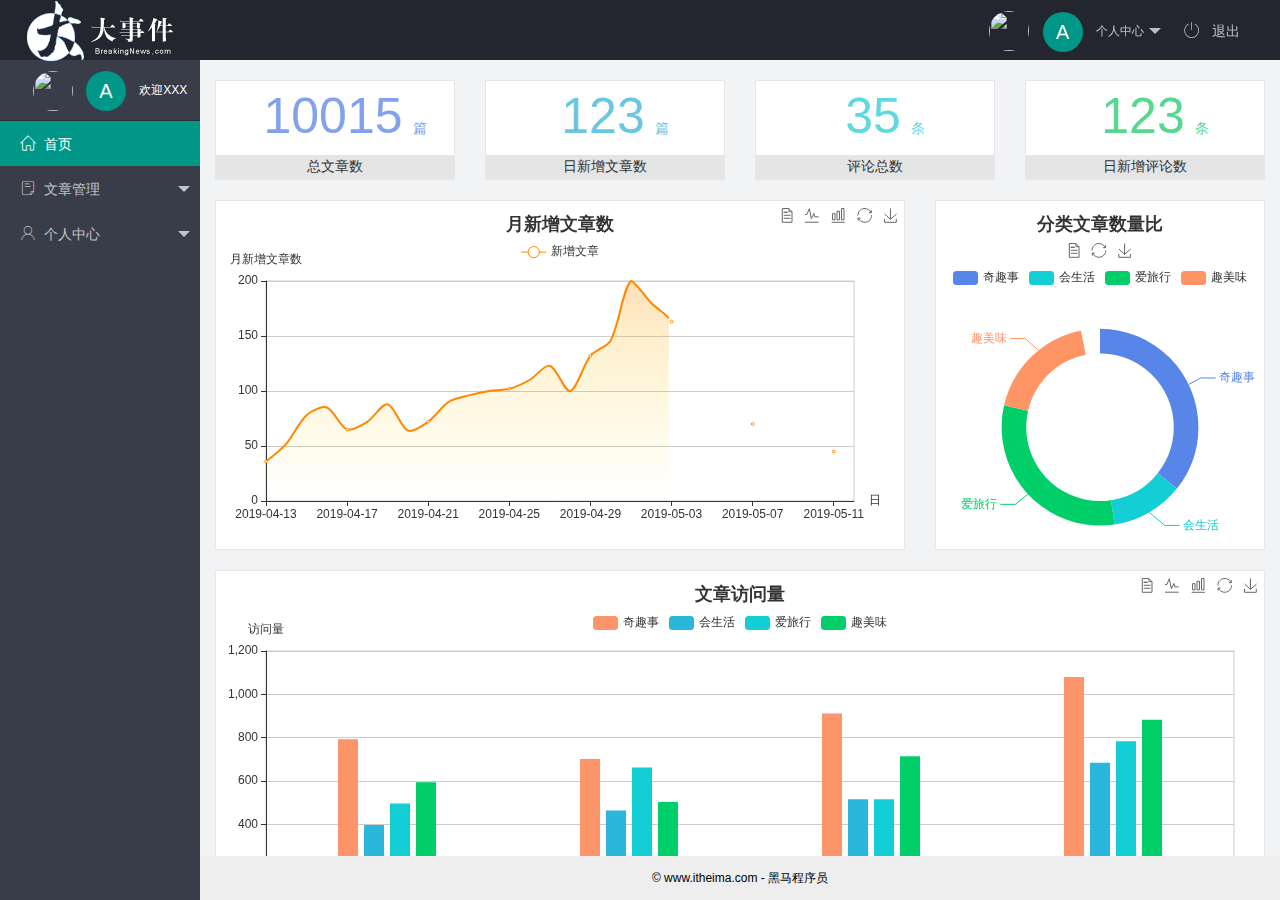
==== commit 91e250a0: "完成个人中心功能的开发" ====
--- a/index.html
+++ b/index.html
@@ -30,13 +30,13 @@
                         个人中心
                     </a>
                     <dl class="layui-nav-child">
-                        <dd><a href="">基本资料</a></dd>
-                        <dd><a href="">更换头像</a></dd>
-                        <dd><a href="">重置密码</a></dd>
+                        <dd><a href="/user/user_info.html" target="fm">基本资料</a></dd>
+                        <dd><a href="/user/user_avatar.html" target="fm">更换头像</a></dd>
+                        <dd><a href="/user/user_pwd.html" target="fm">重置密码</a></dd>
                     </dl>
                 </li>
                 <li class="layui-nav-item">
-                    <a href="javascript:;" id="btnLogout">
+                    <a href="/login.html" id="btnLogout">
                         <span class="iconfont icon-tuichu"></span>
                         退出
                     </a>
@@ -74,9 +74,12 @@
                             <span class="iconfont icon-user"></span>个人中心
                         </a>
                         <dl class="layui-nav-child">
-                            <dd><a href="javascript:;"><i class="layui-icon layui-icon-app"></i>基本资料</a></dd>
-                            <dd><a href="javascript:;"><i class="layui-icon layui-icon-app"></i>更换头像</a></dd>
-                            <dd><a href="javascript:;"><i class="layui-icon layui-icon-app"></i>更换密码</a></dd>
+                            <dd><a href="/user/user_info.html" target="fm">
+                                    <i class="layui-icon layui-icon-app"></i>基本资料</a></dd>
+                            <dd><a href="/user/user_avatar.html" target="fm">
+                                    <i class="layui-icon layui-icon-app"></i>更换头像</a></dd>
+                            <dd><a href="/user/user_pwd.html" target="fm"><i
+                                        class="layui-icon layui-icon-app"></i>重置密码</a></dd>
                         </dl>
                     </li>
                 </ul>
